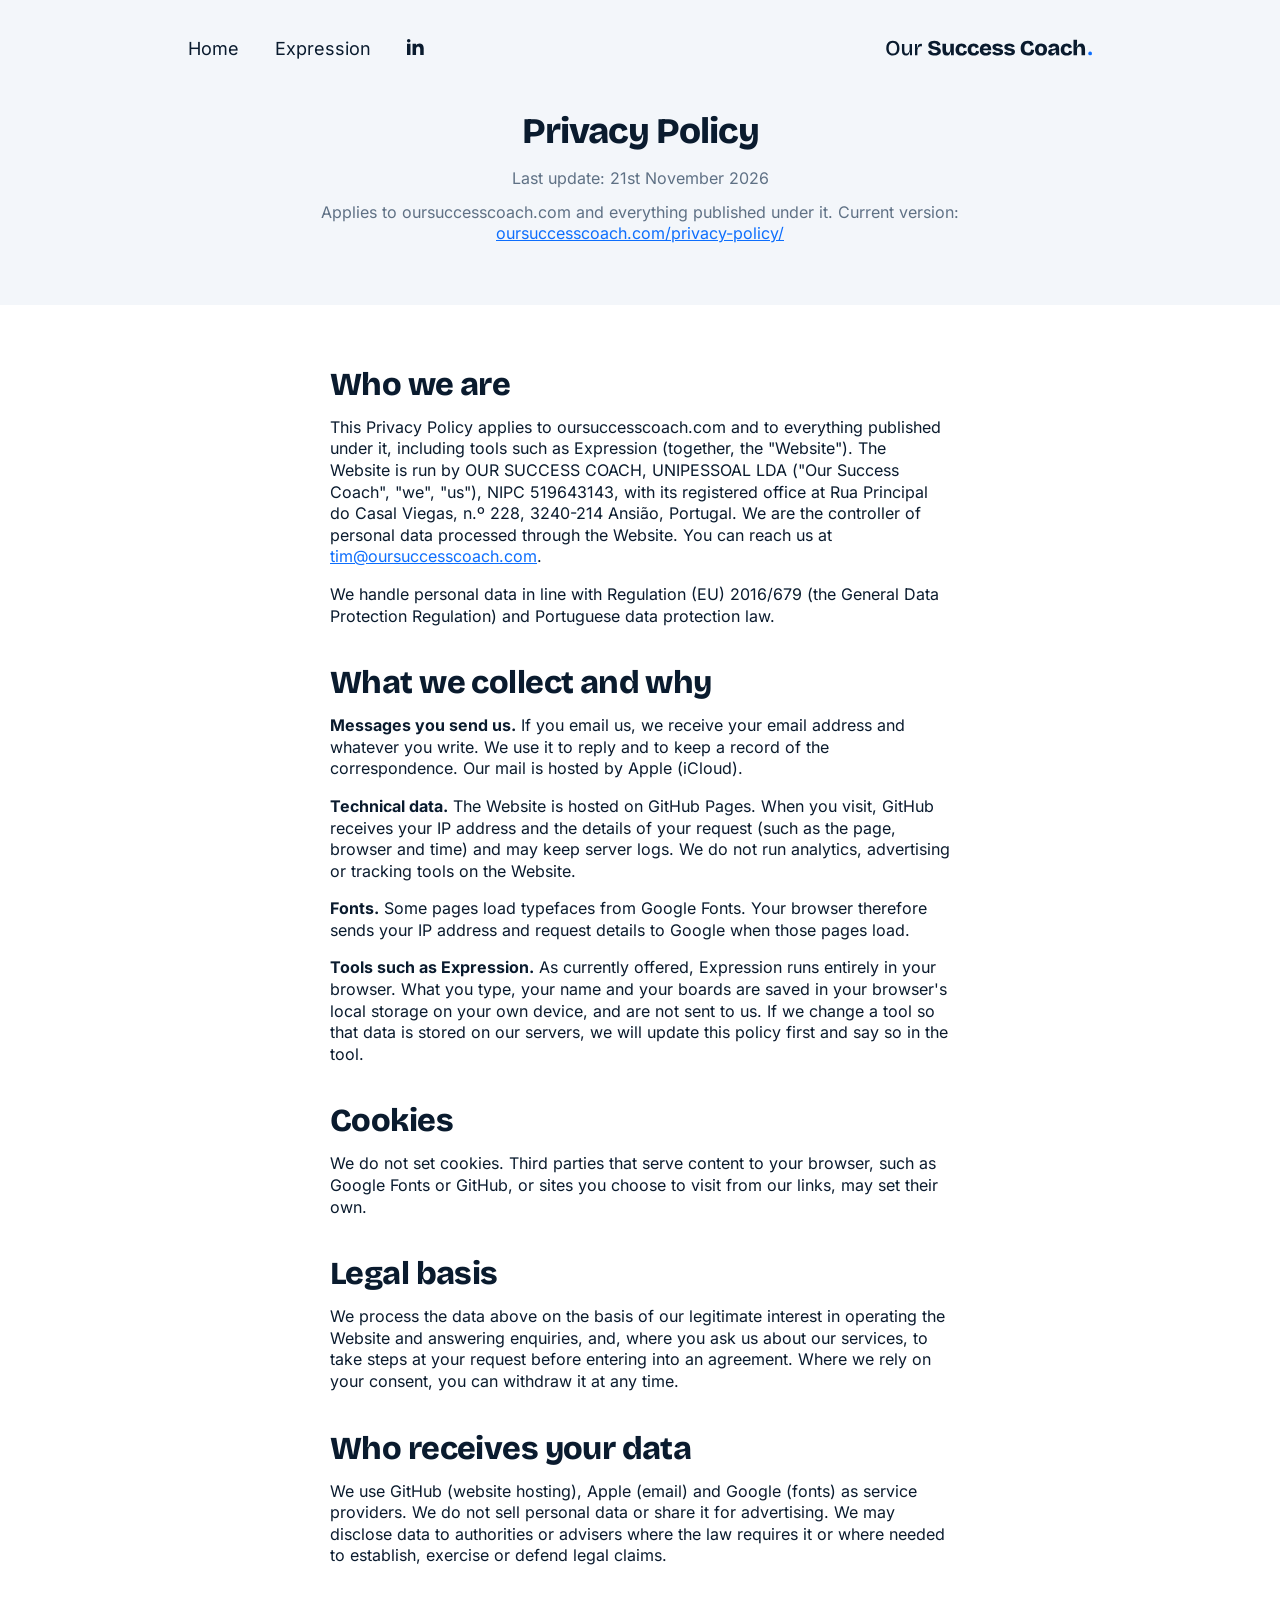
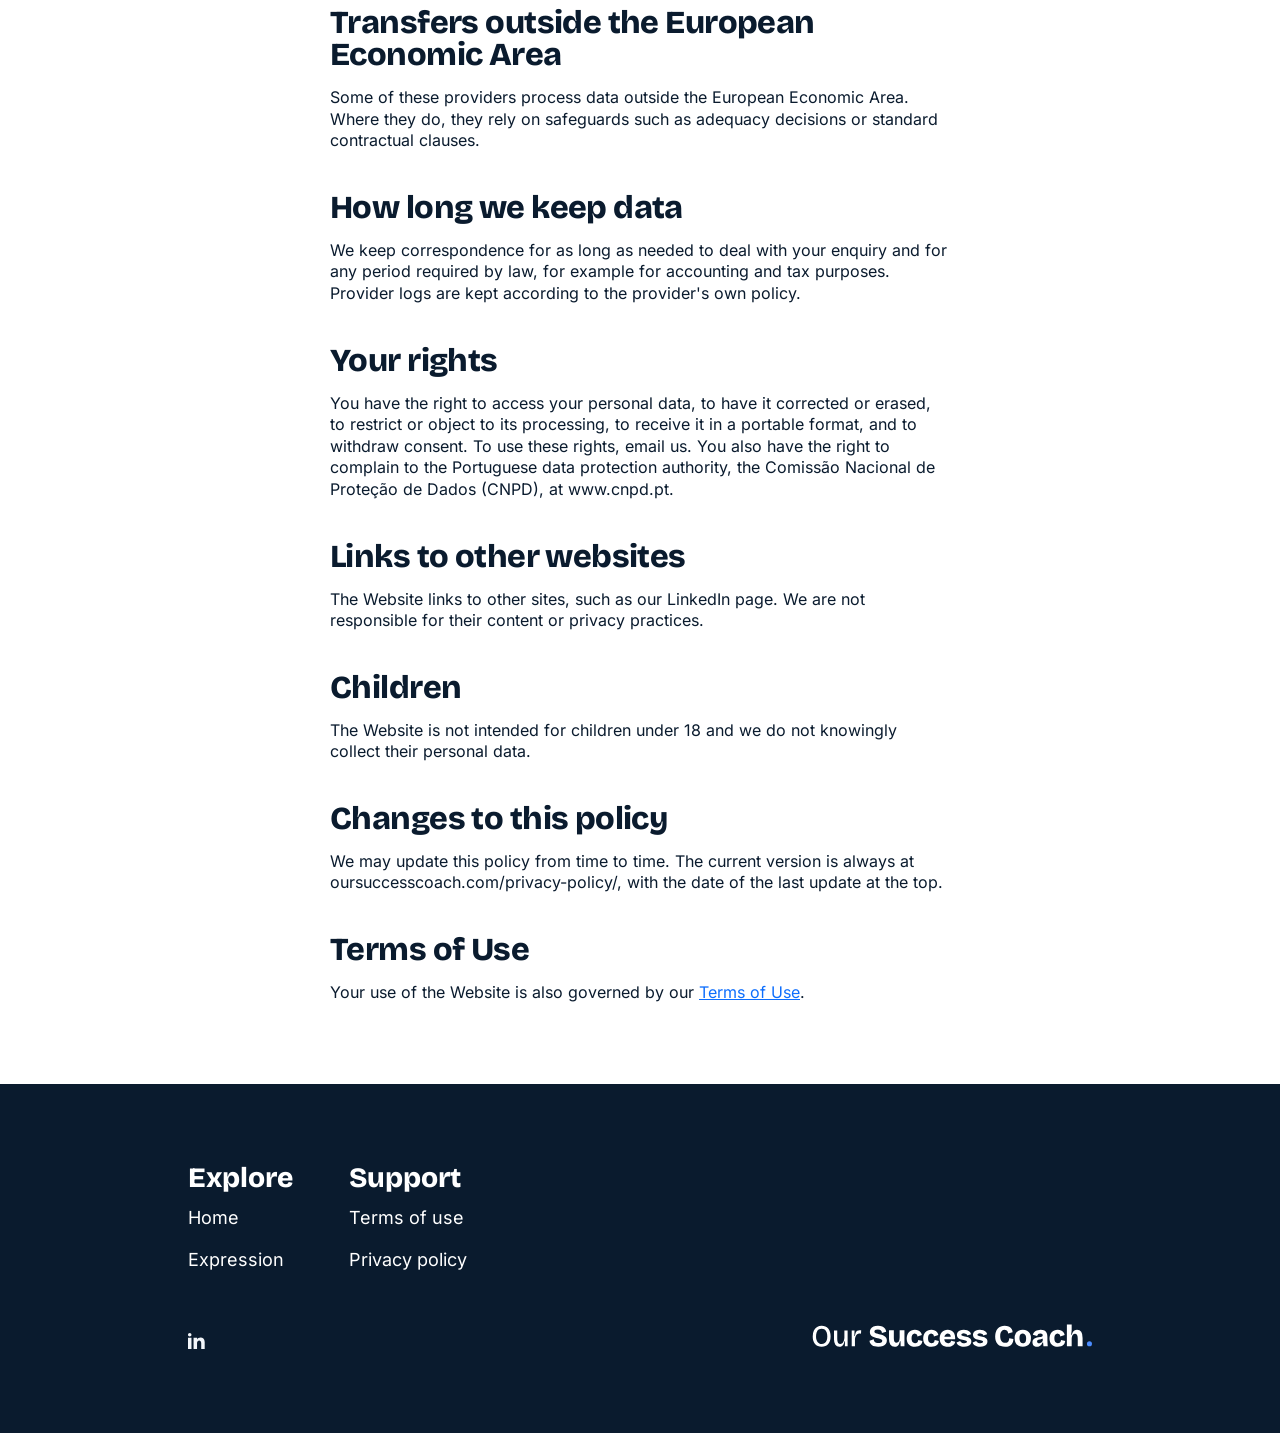
==== privacy-policy/index.html @ 64753438 "Site update 2026-11-21 23:10" ====
<!DOCTYPE html>
<html lang="en">
<head>
<meta charset="utf-8">
<meta name="viewport" content="width=device-width, initial-scale=1">
<title>Our Success Coach | Privacy Policy</title>
<meta name="description" content="Privacy Policy for oursuccesscoach.com">
<link rel="icon" type="image/svg+xml" href="/policy-assets/favicon/favicon.svg">
<link rel="icon" type="image/png" sizes="32x32" href="/policy-assets/favicon/favicon-32.png">
<link rel="icon" type="image/png" sizes="192x192" href="/policy-assets/favicon/favicon-192.png">
<link rel="stylesheet" href="/policy-assets/css/tokens.css">
<link rel="stylesheet" href="/policy-assets/css/site.css">
</head>
<body>
<div class="page narrow legal">
<header class="header" id="site-header"><nav class="wrap topnav">
<a aria-label="Our Success Coach home" class="brand" href="/"><img src="/policy-assets/images/our-success-coach-wordmark.svg" alt="Our Success Coach" width="196" height="21"></a>
<button type="button" aria-label="Open menu" aria-expanded="false" class="menu-toggle" id="menu-toggle"><svg class="ico" fill="none" viewBox="0 0 28 19" xmlns="http://www.w3.org/2000/svg" aria-hidden="true"><line x1="28" y1="9.5" x2="-1.31134e-07" y2="9.5" stroke="currentColor" stroke-width="3"></line><line x1="28" y1="1.5" x2="-1.31134e-07" y2="1.5" stroke="currentColor" stroke-width="3"></line><line x1="28" y1="17.5" x2="-1.31134e-07" y2="17.5" stroke="currentColor" stroke-width="3"></line></svg></button>
<div class="menu" id="site-menu"><div class="menu-item"><a href="/">Home</a></div><div class="menu-item"><a href="/tools/Expression/">Expression</a></div><div class="social"><a aria-label="Our Success Coach on LinkedIn" href="https://www.linkedin.com/company/our-success-coach/" target="_blank" rel="noopener noreferrer"><svg class="ico" fill="none" viewBox="0 0 15 14" xmlns="http://www.w3.org/2000/svg" aria-hidden="true"><path d="M3.04348 1.52174C3.04348 2.37391 2.37391 3.04348 1.52174 3.04348C0.669565 3.04348 0 2.37391 0 1.52174C0 0.669565 0.669565 0 1.52174 0C2.37391 0 3.04348 0.669565 3.04348 1.52174ZM3.04348 4.26087H0V14H3.04348V4.26087ZM7.91304 4.26087H4.86957V14H7.91304V8.88696C7.91304 6.02609 11.5652 5.78261 11.5652 8.88696V14H14.6087V7.85217C14.6087 3.04348 9.19131 3.22609 7.91304 5.6V4.26087Z" fill="currentColor"></path></svg></a></div><div class="menu-small"><a href="/privacy-policy/">Privacy Policy</a><a href="/terms-of-use/">Terms of Use</a></div></div>
</nav></header>
<div class="hero"><section class="section"><h1 class="page-title">Privacy Policy</h1><p class="lead meta">Last update: <span>21st November 2026</span></p><p class="lead meta">Applies to oursuccesscoach.com and everything published under it. Current version: <a class="link link-primary" href="/privacy-policy/">oursuccesscoach.com/privacy-policy/</a></p></section></div>
<div class="main"><section class="section"><h2>Who we are</h2>
<p>This Privacy Policy applies to oursuccesscoach.com and to everything published under it, including tools such as Expression (together, the &quot;Website&quot;). The Website is run by OUR SUCCESS COACH, UNIPESSOAL LDA (&quot;Our Success Coach&quot;, &quot;we&quot;, &quot;us&quot;), NIPC 519643143, with its registered office at Rua Principal do Casal Viegas, n.º 228, 3240-214 Ansião, Portugal. We are the controller of personal data processed through the Website. You can reach us at <a class="link link-primary" href="mailto:tim@oursuccesscoach.com">tim@oursuccesscoach.com</a>.</p>
<p>We handle personal data in line with Regulation (EU) 2016/679 (the General Data Protection Regulation) and Portuguese data protection law.</p>
<h2>What we collect and why</h2>
<p><strong>Messages you send us.</strong> If you email us, we receive your email address and whatever you write. We use it to reply and to keep a record of the correspondence. Our mail is hosted by Apple (iCloud).</p>
<p><strong>Technical data.</strong> The Website is hosted on GitHub Pages. When you visit, GitHub receives your IP address and the details of your request (such as the page, browser and time) and may keep server logs. We do not run analytics, advertising or tracking tools on the Website.</p>
<p><strong>Fonts.</strong> Some pages load typefaces from Google Fonts. Your browser therefore sends your IP address and request details to Google when those pages load.</p>
<p><strong>Tools such as Expression.</strong> As currently offered, Expression runs entirely in your browser. What you type, your name and your boards are saved in your browser&#x27;s local storage on your own device, and are not sent to us. If we change a tool so that data is stored on our servers, we will update this policy first and say so in the tool.</p>
<h2>Cookies</h2>
<p>We do not set cookies. Third parties that serve content to your browser, such as Google Fonts or GitHub, or sites you choose to visit from our links, may set their own.</p>
<h2>Legal basis</h2>
<p>We process the data above on the basis of our legitimate interest in operating the Website and answering enquiries, and, where you ask us about our services, to take steps at your request before entering into an agreement. Where we rely on your consent, you can withdraw it at any time.</p>
<h2>Who receives your data</h2>
<p>We use GitHub (website hosting), Apple (email) and Google (fonts) as service providers. We do not sell personal data or share it for advertising. We may disclose data to authorities or advisers where the law requires it or where needed to establish, exercise or defend legal claims.</p>
<h2>Transfers outside the European Economic Area</h2>
<p>Some of these providers process data outside the European Economic Area. Where they do, they rely on safeguards such as adequacy decisions or standard contractual clauses.</p>
<h2>How long we keep data</h2>
<p>We keep correspondence for as long as needed to deal with your enquiry and for any period required by law, for example for accounting and tax purposes. Provider logs are kept according to the provider&#x27;s own policy.</p>
<h2>Your rights</h2>
<p>You have the right to access your personal data, to have it corrected or erased, to restrict or object to its processing, to receive it in a portable format, and to withdraw consent. To use these rights, email us. You also have the right to complain to the Portuguese data protection authority, the Comissão Nacional de Proteção de Dados (CNPD), at www.cnpd.pt.</p>
<h2>Links to other websites</h2>
<p>The Website links to other sites, such as our LinkedIn page. We are not responsible for their content or privacy practices.</p>
<h2>Children</h2>
<p>The Website is not intended for children under 18 and we do not knowingly collect their personal data.</p>
<h2>Changes to this policy</h2>
<p>We may update this policy from time to time. The current version is always at oursuccesscoach.com/privacy-policy/, with the date of the last update at the top.</p>
<h2>Terms of Use</h2>
<p>Your use of the Website is also governed by our <a class="link link-primary" href="/terms-of-use/">Terms of Use</a>.</p>
</section></div>

<footer class="footer"><nav class="wrap footnav" aria-label="Explore">
<div class="cols"><div class="col"><h3>Explore</h3><a href="/">Home</a><a href="/tools/Expression/">Expression</a></div><div class="col"><h3>Support</h3><a href="/terms-of-use/">Terms of use</a><a href="/privacy-policy/">Privacy policy</a></div></div>
<div class="social"><a aria-label="Our Success Coach on LinkedIn" href="https://www.linkedin.com/company/our-success-coach/" target="_blank" rel="noopener noreferrer"><svg class="ico" fill="none" viewBox="0 0 15 14" xmlns="http://www.w3.org/2000/svg" aria-hidden="true"><path d="M3.04348 1.52174C3.04348 2.37391 2.37391 3.04348 1.52174 3.04348C0.669565 3.04348 0 2.37391 0 1.52174C0 0.669565 0.669565 0 1.52174 0C2.37391 0 3.04348 0.669565 3.04348 1.52174ZM3.04348 4.26087H0V14H3.04348V4.26087ZM7.91304 4.26087H4.86957V14H7.91304V8.88696C7.91304 6.02609 11.5652 5.78261 11.5652 8.88696V14H14.6087V7.85217C14.6087 3.04348 9.19131 3.22609 7.91304 5.6V4.26087Z" fill="currentColor"></path></svg></a></div>
<a aria-label="Our Success Coach home" class="home" href="/"><img src="/policy-assets/images/our-success-coach-wordmark-white.svg" alt="Our Success Coach" width="196" height="21"></a>
</nav></footer>
</div>
<script src="/policy-assets/js/site.js" defer></script>
</body>
</html>
---- policy-assets/css/tokens.css ----
@font-face{font-family:'Inter Variable';font-style:normal;font-weight:100 900;font-display:swap;src:url('/policy-assets/fonts/inter-latin-wght-normal.woff2') format('woff2-variations')}
@font-face{font-family:'Bricolage Grotesque';font-style:normal;font-weight:800;font-display:swap;src:url('/policy-assets/fonts/bricolage-grotesque-latin-wght-normal.woff2') format('woff2-variations')}
:root{
  --background:#ffffff;
  --background-secondary:#F3F6FA;
  --background-tertiary:#f4f4f4;
  --background-dark:#0A1B2E;
  --text:#0A1B2E;
  --text-light:#F3F6FA;
  --text-secondary:#5F7185;
  --text-secondary-light:#A9B8C9;
  --text-tertiary:#3A4A5C;
  --primary:#0D6EFD;
  --primary-hover:#0B5ED7;
  --secondary:#0A1B2E;
  --alert:#e85454;
  --alert-hover:#ff5c5c;
  --warning:#B45309;
  --selection:#BBD6FE;
  --input-background:#EAF0F6;
  --input-placeholder:#5F7185;
  --input-divider:#D5DEE8;
  --divider:#0000000a;
  --table-border:#d9d9d9;
  --dashboard-card:#F8FAFC;
  --stroke:#E6ECF3;
  --card-button:#E3E9F0;
  --card-button-hover:#C3CDD9;
  --empty-card:#F3F6FA;
  --card-1:#CFE2FF;--card-2:#D6F0F5;--card-3:#E2E8F0;--card-4:#DDE7FF;--card-5:#C7D7EA;--card-6:#E8EEF8;--card-7:#BBD6FE;
  --shadow:#00000029;
  --dim:#00000014;
  --font-body:'Inter Variable',Inter,Arial,sans-serif;
  --font-display:'Bricolage Grotesque','Inter Variable',Arial,sans-serif;
  --radius-small:.25em;
  --radius-rounded:.625em;
}
*,*::before,*::after{-webkit-tap-highlight-color:transparent}
html{line-height:1.15;scroll-behavior:smooth;-webkit-text-size-adjust:100%}
body{margin:0;overflow-x:hidden}
svg.icon{height:1em}
.sr-only{position:absolute;width:1px;height:1px;overflow:hidden;clip:rect(0 0 0 0);white-space:nowrap}
---- policy-assets/css/site.css ----
/* Marketing layout: privacy policy, terms of use, FAQ, contact us */
body{height:100vh;min-height:100vh;margin:0;padding:0}
.page{color:var(--text);min-height:100vh;display:flex;flex-direction:column;font-family:var(--font-body)}
.wrap{margin:0 1.25rem}
@media (min-width:768px){.wrap{width:612px;margin:0 auto}}
@media (min-width:1024px){.wrap{width:904px}}
@media (min-width:1366px){.wrap{width:1166px}}
@media (min-width:1920px){.wrap{width:1172px}}
.section{width:300px;margin:0 auto}
@media (min-width:768px){.section{width:480px}}
@media (min-width:1024px){.section{width:904px}}
@media (min-width:1366px){.section{width:1050px}}
@media (min-width:1920px){.section{width:1172px}}
@media (min-width:768px){.page.narrow .hero .section{width:538px}.page.narrow .main .section{width:460px}}
@media (min-width:1024px){.page.narrow .hero .section{width:720px}.page.narrow .main .section{width:620px}}
@media (min-width:1366px){.page.narrow .hero .section{width:820px}.page.narrow .main .section{width:684px}}
svg.ico{height:1em;vertical-align:middle}

/* header */
.header{padding-top:1rem;padding-bottom:1rem;background-color:var(--background-secondary)}
@media (min-width:1600px){.header{padding-top:2rem;padding-bottom:2rem}}
@media (min-width:1920px){.header{padding-top:2.4rem;padding-bottom:2.4rem}}
.topnav{display:grid;grid-template-columns:1fr auto;grid-template-rows:3rem auto;grid-template-areas:'toggle logo';align-items:center}
@media (min-width:768px){.topnav{justify-content:space-between;grid-template-areas:'menu logo';grid-template-rows:3.5rem}}
@media (min-width:1280px){.topnav{grid-template-rows:4.125rem}}
.topnav .brand{grid-area:logo;font-size:1.25em;margin:0 .5rem 0 0;padding:.75em 0;display:inline-flex;align-items:center;justify-self:start;color:var(--text)}
.topnav .brand:hover,.topnav .brand:focus{color:var(--text-secondary);outline:none}
.topnav .brand img{height:1.4rem;width:auto;display:block}
@media (min-width:768px){.topnav .brand{font-size:1.5em;margin:0 0 0 1.25em;justify-content:flex-end;justify-self:end}}
.menu-toggle{grid-area:toggle;font-size:1.25em;padding:0;width:1.5em;text-align:center;background:transparent;border:1px solid transparent;color:var(--text);cursor:pointer;line-height:1;border-radius:var(--radius-rounded)}
.menu-toggle:hover,.menu-toggle:focus{color:var(--text-secondary);outline:none}
.menu-toggle svg{display:inline-block}
@media (min-width:768px){.menu-toggle{display:none}}
.menu{display:none}
@media (min-width:768px){.menu{grid-area:menu;display:flex;flex-direction:row;align-items:center}}
.menu-item{margin:0 0 2.375rem}
.menu-item:first-child{margin-top:1.375rem}
.menu-item a{font-family:var(--font-body);font-size:1.125rem;line-height:1.35;color:var(--text);outline:none;text-decoration:none}
.menu-item a:hover{text-decoration:underline}
.menu-item a.active{color:var(--primary)}
@media (max-width:767px){.menu-item a{font-family:var(--font-display);font-size:2rem;line-height:1;letter-spacing:-.018em}}
@media (min-width:768px){.menu-item{display:inline-block;margin:0 0 0 1.25rem}.menu-item:first-child{margin:0}.menu-item a{font-size:1rem}}
@media (min-width:1024px){.menu-item{margin:0 0 0 2.25rem}.menu-item a{font-size:1.125rem}}
@media (min-width:1920px){.menu-item a{font-size:1.25rem}}
.social a{display:inline-block;height:max-content;outline:none;color:var(--text)}
.social a:hover,.social a:focus{color:var(--text-secondary)}
.social a svg{vertical-align:baseline}
.menu .social{display:none;grid-template-columns:repeat(3,max-content);grid-auto-flow:column}
@media (max-width:767px){.menu .social{display:grid;order:7;margin-left:1.5rem;gap:1.5rem;padding-top:2rem;border-top:1px solid var(--text-secondary-light)}}
@media (min-width:1024px){.menu .social{display:grid;margin-left:2.25rem;gap:1rem}}
.login-wrap{margin:0 0 2.375rem}
@media (min-width:768px){.login-wrap{flex-grow:1;display:flex;align-content:center;justify-content:flex-end;margin:0}}
.login-btn{font-family:var(--font-body);font-size:1.125rem;line-height:1.35;color:var(--text);padding:.3em 1.2em;border-radius:.4em;border:1px solid var(--text-secondary);text-decoration:none}
.login-btn:hover,.login-btn:focus{border-color:var(--text-secondary);color:var(--text-secondary);outline:none}
@media (max-width:767px){.login-btn{font-family:var(--font-display);font-size:2rem;line-height:1;letter-spacing:-.018em;border:0;padding:0}}
@media (min-width:768px){.login-btn{font-size:1rem}}
@media (min-width:1024px){.login-btn{font-size:1.125rem}}
@media (min-width:1920px){.login-btn{font-size:1.25rem}}
.menu-small{order:8;display:flex;flex-direction:column;padding:.5rem 0 0 1.5rem;flex-grow:1}
@media (min-width:768px){.menu-small{display:none}}
.menu-small a{font-size:1rem;line-height:1.35;display:block;margin-top:1em;color:var(--text)}
.menu-small a:hover{color:var(--text-secondary)}
@media (max-width:767px){
  .header.open{position:fixed;inset:0;z-index:3000;overflow-y:auto;padding-bottom:2rem}
  .header.open .topnav{grid-template-rows:3rem auto}
  .header.open .menu{display:flex;flex-direction:column;grid-column:1/3;grid-row:2/3;padding:0 0 0 1.5rem}
  .header.open .menu .social{margin-left:0}
  .header.open .menu-small{padding-left:0}
}

/* hero */
.hero{background-color:var(--background-secondary);padding-top:0;padding-bottom:3em;text-align:center}
.hero span{white-space:nowrap}
@media (min-width:768px){.hero{padding-top:1em}}
.page-title{font-family:var(--font-display);font-weight:800;font-size:2rem;line-height:1;letter-spacing:-.018em;margin:0 0 .5em}
@media (min-width:1024px){.page-title{font-size:2.25rem;letter-spacing:-.027777778em}}
@media (min-width:1366px){.page-title{font-size:2.625rem;letter-spacing:-.047619048em}}
.lead{font-size:1.125rem;line-height:1.35;margin:0}
@media (min-width:768px){.lead{font-size:1rem}}
@media (min-width:1024px){.lead{font-size:1.125rem}}
@media (min-width:1920px){.lead{font-size:1.25rem}}
.lead.meta{font-size:1rem;padding-bottom:.75em;color:var(--text-secondary)}
@media (min-width:768px){.lead.meta{font-size:.875rem}}
@media (min-width:1024px){.lead.meta{font-size:1rem}}
@media (min-width:1920px){.lead.meta{font-size:1.125rem}}
.link{color:inherit;cursor:pointer;text-decoration:underline}
.link:hover{text-decoration:none}
.link:focus{text-decoration:underline;text-decoration-style:double;outline:none}
.link-primary{color:var(--primary)}
.link-primary:hover,.link-primary:focus{color:var(--primary-hover)}

/* main */
.main{flex-grow:1;padding-top:2.5em;padding-bottom:2.5em}
.main span{white-space:nowrap}
@media (min-width:768px){.main{padding-top:3.375em;padding-bottom:3.375em}}
@media (min-width:1024px){.main{padding-top:4em;padding-bottom:4em}}
@media (min-width:1366px){.main{padding-top:5.125em;padding-bottom:5.125em}}
@media (min-width:1920px){.main{padding-top:6.75em;padding-bottom:6.75em}}
.h3{font-family:var(--font-display);font-weight:800;font-size:2rem;line-height:1;letter-spacing:-.018em}
@media (min-width:1920px){.h3{font-size:2.25rem;letter-spacing:-.027777778em}}
.text{font-size:1rem;line-height:1.35}
@media (min-width:768px){.text{font-size:.875rem}}
@media (min-width:1024px){.text{font-size:1rem}}
@media (min-width:1920px){.text{font-size:1.125rem}}

/* legal documents */
.legal h2{font-family:var(--font-display);font-weight:800;font-size:2rem;line-height:1;letter-spacing:-.018em;margin:1.25em 0 .5em}
.legal h2:first-child{margin-top:0}
@media (min-width:1920px){.legal h2{font-size:2.25rem;letter-spacing:-.027777778em}}
.legal p,.legal li{font-size:1rem;line-height:1.35}
.legal ol,.legal ul{font-size:1.125rem;line-height:1.35}
@media (min-width:768px){.legal p,.legal li{font-size:.875rem}.legal ol,.legal ul{font-size:1rem}}
@media (min-width:1024px){.legal p,.legal li{font-size:1rem}.legal ol,.legal ul{font-size:1.125rem}}
@media (min-width:1920px){.legal p,.legal li{font-size:1.125rem}.legal ol,.legal ul{font-size:1.25rem}}

/* FAQ */
.faq h2{margin:.83em 0}
.faq-item p{margin:0}
.faq-q{border:none;margin:0;padding:1.25rem 1.25rem 1.25rem 1.75rem;position:relative;background:transparent;font-family:var(--font-display);font-weight:400;font-size:1.5rem;line-height:1;letter-spacing:normal;color:var(--ink,#0A1B2E);text-align:left;cursor:pointer}
@media (min-width:1024px){.faq-q{font-size:1.25rem}}
.faq-q::before{position:absolute;top:1.1rem;left:-.25rem;content:"";width:1.1rem;height:1.1rem;background:currentColor;-webkit-mask:url("data:image/svg+xml,%3Csvg xmlns='http://www.w3.org/2000/svg' viewBox='0 0 24 24' fill='none' stroke='black' stroke-width='2.5' stroke-linecap='round' stroke-linejoin='round'%3E%3Cpath d='M9 5l7 7-7 7'/%3E%3C/svg%3E") center/contain no-repeat;mask:url("data:image/svg+xml,%3Csvg xmlns='http://www.w3.org/2000/svg' viewBox='0 0 24 24' fill='none' stroke='black' stroke-width='2.5' stroke-linecap='round' stroke-linejoin='round'%3E%3Cpath d='M9 5l7 7-7 7'/%3E%3C/svg%3E") center/contain no-repeat;transform:rotate(90deg);transition:transform 300ms}
.faq-q:hover{text-decoration:underline}
.faq-a{transition:height 500ms,margin-bottom 500ms;overflow:hidden;margin-bottom:1.25rem;padding:0 1.625rem}
.faq-item.collapsed .faq-q::before{transform:rotate(0deg)}
.faq-item.collapsed .faq-a{margin-bottom:0}
.faq-body{font-size:1rem;line-height:1.35}
@media (min-width:768px){.faq-body{font-size:.875rem}}
@media (min-width:1024px){.faq-body{font-size:1rem}}
@media (min-width:1920px){.faq-body{font-size:1.125rem}}
.faq-body>*{margin:0;padding:0}
.faq-body>div>*:first-child{margin-top:0}
.faq-body>div>*:last-child{margin-bottom:0}
.faq-body a{color:var(--primary)}
.faq-body a:hover,.faq-body a:focus{color:var(--primary-hover)}

/* call to action */

/* footer */
.footer{color:var(--background);background-color:var(--text);padding-top:3.5em;padding-bottom:3.5em}
@media (min-width:1024px){.footer{padding-top:5em;padding-bottom:5em}}
@media (min-width:1366px){.footer{padding-top:7em;padding-bottom:6em}}
.footnav{display:grid;grid-template-columns:auto;grid-template-rows:repeat(3,auto);grid-template-areas:'menu' 'social' 'logo';justify-items:center}
@media (min-width:1024px){.footnav{grid-template-columns:1fr auto;grid-template-rows:auto auto;grid-template-areas:'menu menu' 'social logo';justify-items:start}}
.footnav .cols{grid-area:menu;display:flex;align-items:center;flex-direction:column}
@media (min-width:1024px){.footnav .cols{align-items:flex-start;flex-direction:row}}
.footnav .col{margin-bottom:2em}
@media (min-width:1024px){.footnav .col{margin-bottom:0;margin-right:3.5em}.footnav .col:last-child{margin-right:0}}
@media (min-width:1366px){.footnav .col{margin-right:5.5em}}
.footnav h3{font-family:var(--font-display);font-weight:800;font-size:2rem;line-height:1;letter-spacing:-.018em;text-align:center;margin:1.25em 0 .5em}
.footnav h3:first-child{margin-top:0}
@media (min-width:768px){.footnav h3{text-align:left}}
@media (min-width:1024px){.footnav h3{font-size:1.75rem;letter-spacing:normal}}
@media (min-width:1920px){.footnav h3{font-size:2rem;letter-spacing:-.018em}}
.footnav .col a{font-size:1.125rem;line-height:1.35;display:block;cursor:pointer;color:var(--background);outline:none;margin-bottom:.5em;text-align:center;text-decoration:none}
.footnav .col a:hover{text-decoration:underline}
@media (min-width:768px){.footnav .col a{font-size:1rem}}
@media (min-width:1024px){.footnav .col a{font-size:1.125rem;text-align:left;margin-bottom:1em}}
@media (min-width:1920px){.footnav .col a{font-size:1.25rem}}
.footnav .social{grid-area:social;display:grid;grid-auto-flow:column;gap:1.5rem;align-self:end;margin-top:1em}
@media (min-width:1024px){.footnav .social{gap:1rem;justify-self:start}}
.footnav .social a{color:var(--text-light)}
.footnav .social a:hover,.footnav .social a:focus{color:var(--text-secondary-light)}
.footnav .home{grid-area:logo;justify-self:center;margin-top:2em;color:var(--text-light);outline:none}
.footnav .home:hover,.footnav .home:focus{color:var(--text-secondary-light)}
.footnav .home img{height:1.4rem;width:auto;display:block}
@media (min-width:1024px){.footnav .home{justify-self:end}.footnav .home img{height:1.9rem}}
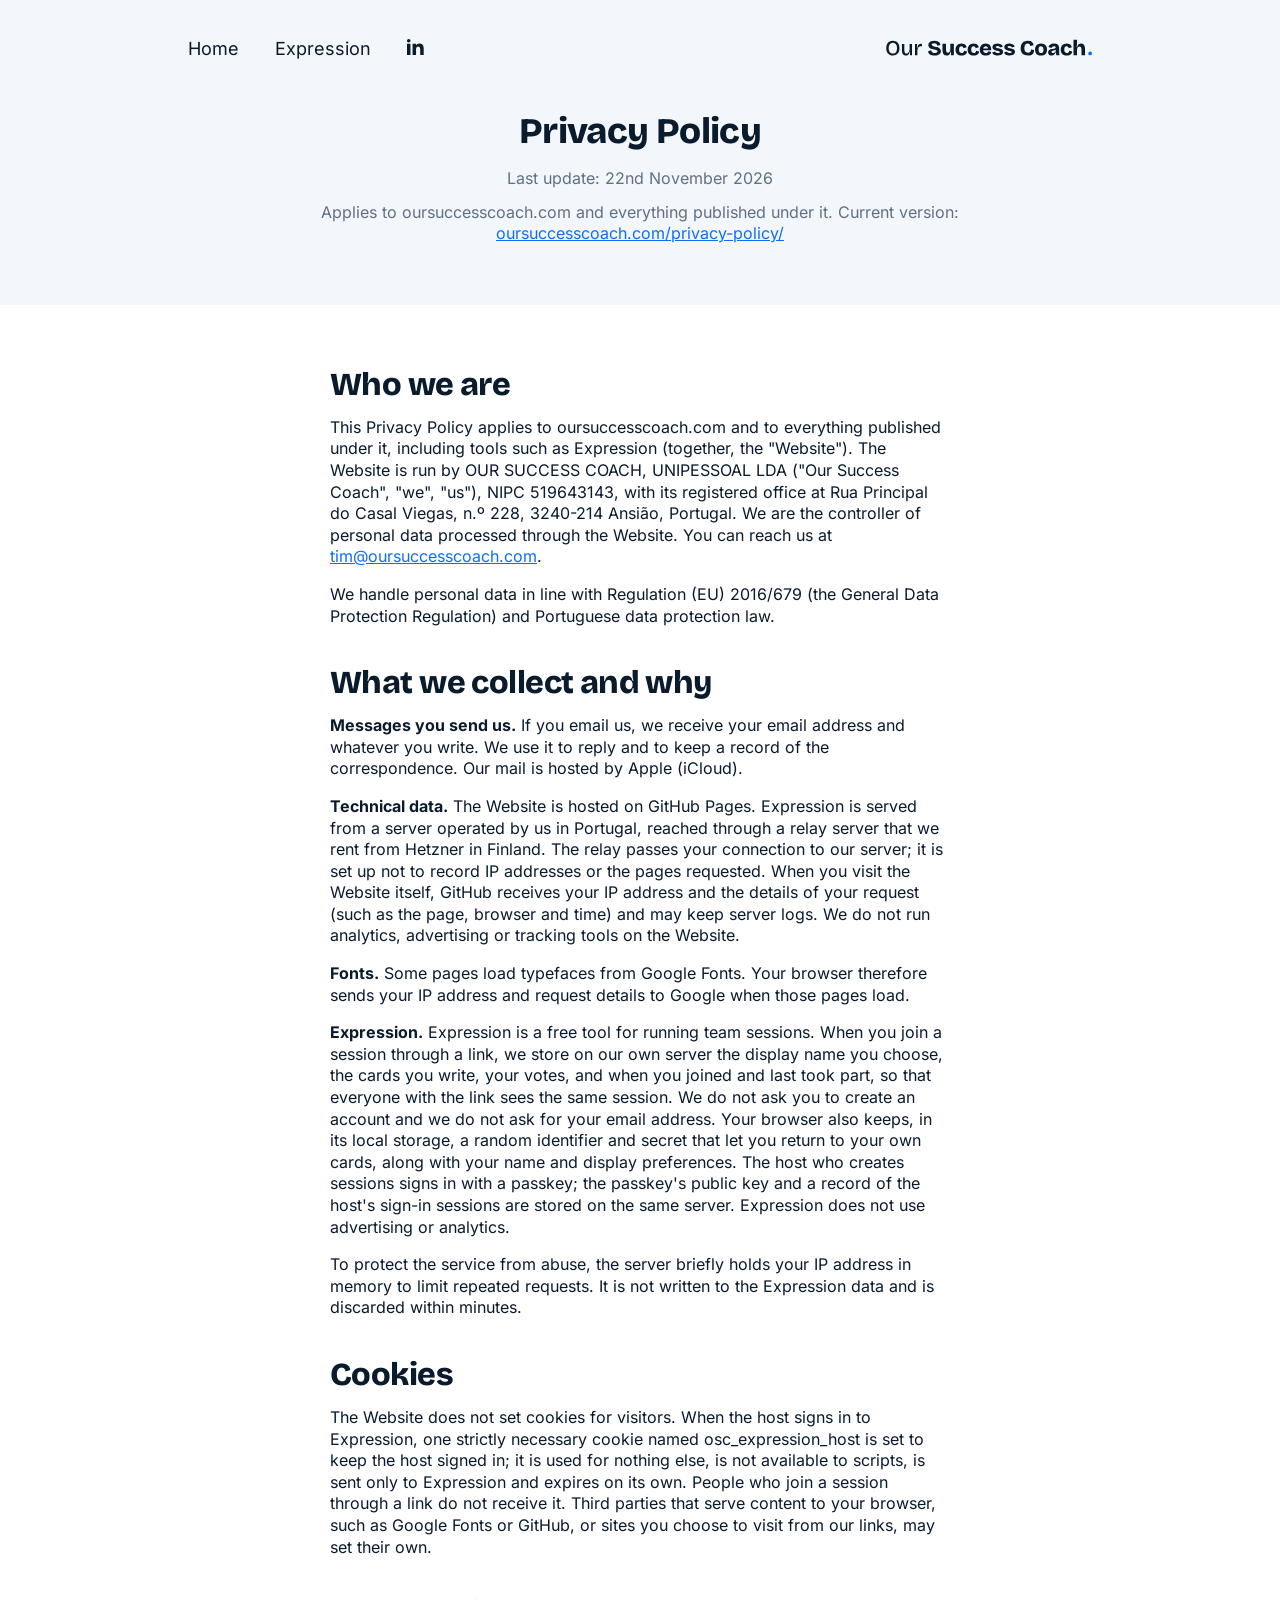
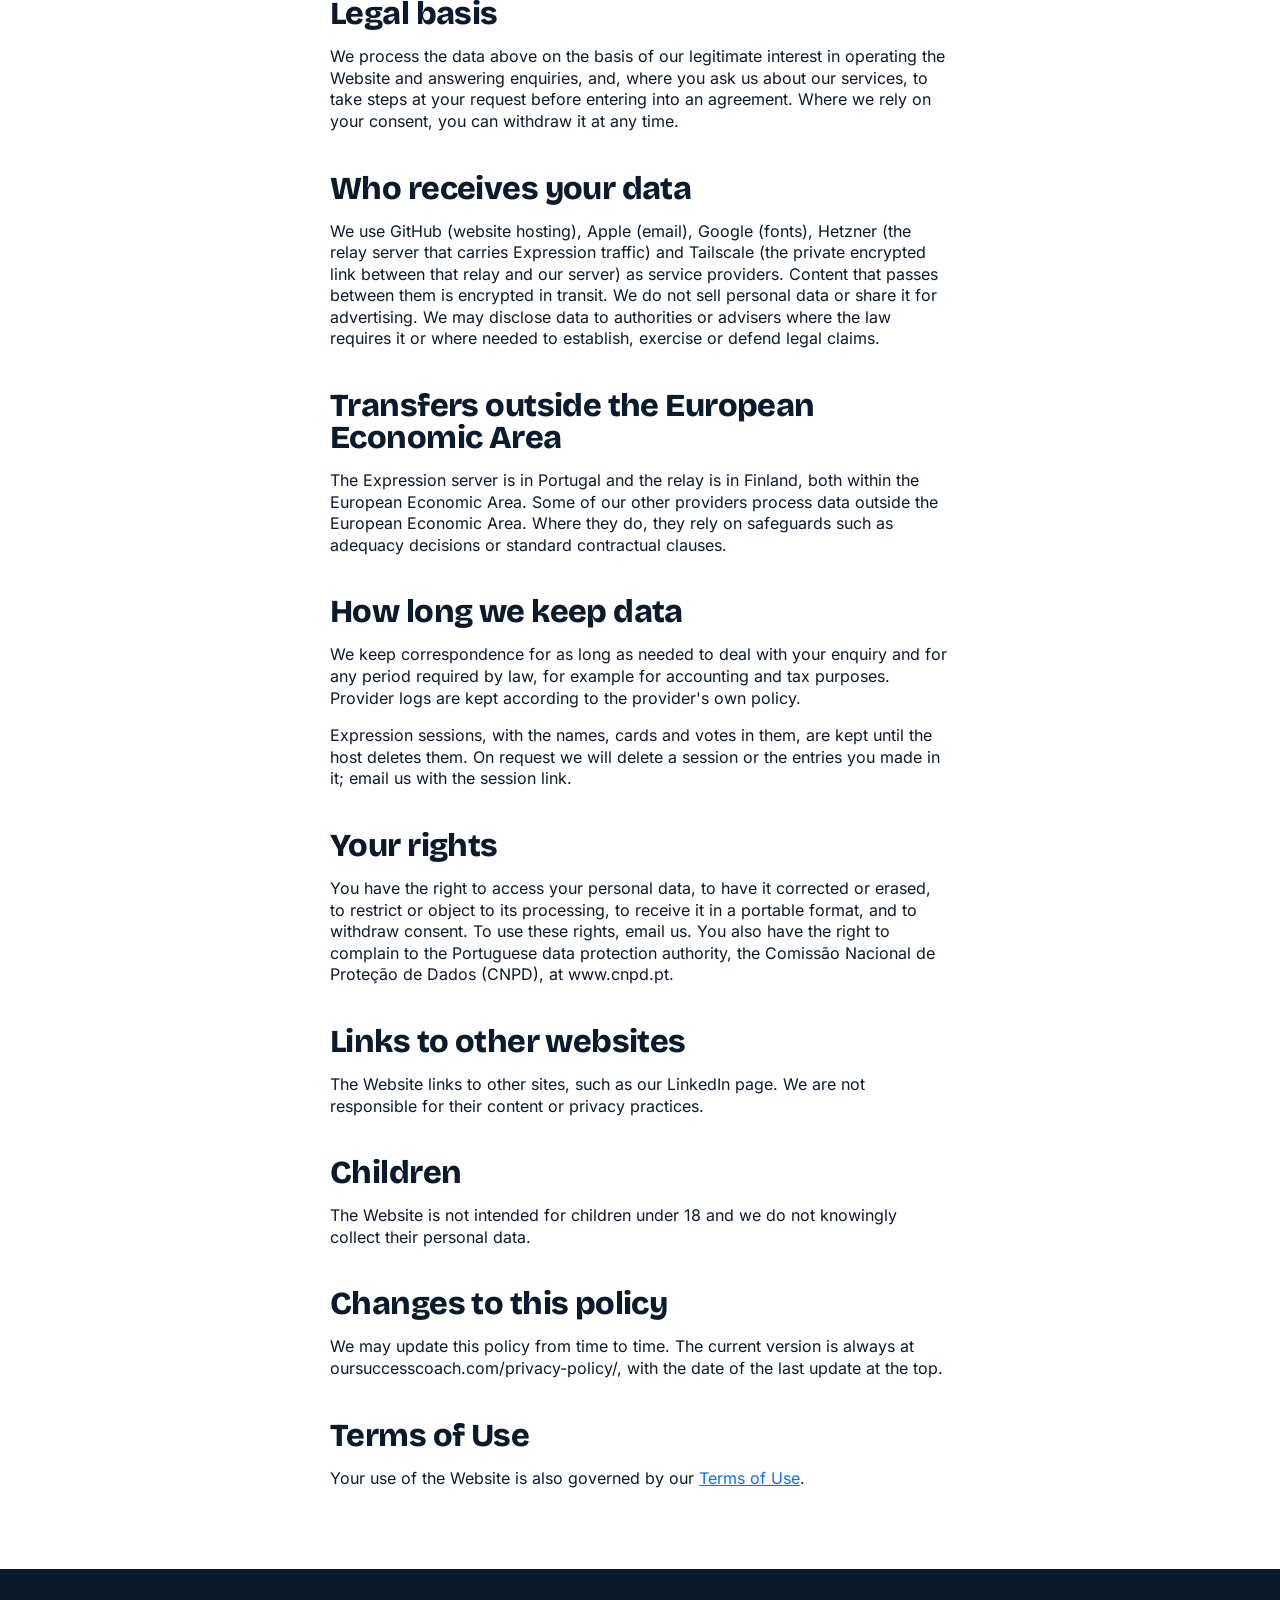
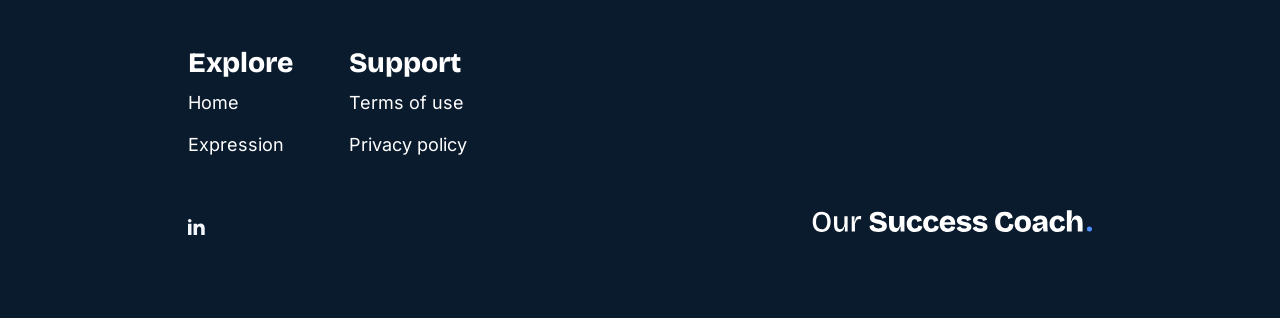
==== commit a71fddae: "Site update 2026-11-22 07:22" ====
--- a/privacy-policy/index.html
+++ b/privacy-policy/index.html
@@ -18,25 +18,27 @@
 <button type="button" aria-label="Open menu" aria-expanded="false" class="menu-toggle" id="menu-toggle"><svg class="ico" fill="none" viewBox="0 0 28 19" xmlns="http://www.w3.org/2000/svg" aria-hidden="true"><line x1="28" y1="9.5" x2="-1.31134e-07" y2="9.5" stroke="currentColor" stroke-width="3"></line><line x1="28" y1="1.5" x2="-1.31134e-07" y2="1.5" stroke="currentColor" stroke-width="3"></line><line x1="28" y1="17.5" x2="-1.31134e-07" y2="17.5" stroke="currentColor" stroke-width="3"></line></svg></button>
 <div class="menu" id="site-menu"><div class="menu-item"><a href="/">Home</a></div><div class="menu-item"><a href="/tools/Expression/">Expression</a></div><div class="social"><a aria-label="Our Success Coach on LinkedIn" href="https://www.linkedin.com/company/our-success-coach/" target="_blank" rel="noopener noreferrer"><svg class="ico" fill="none" viewBox="0 0 15 14" xmlns="http://www.w3.org/2000/svg" aria-hidden="true"><path d="M3.04348 1.52174C3.04348 2.37391 2.37391 3.04348 1.52174 3.04348C0.669565 3.04348 0 2.37391 0 1.52174C0 0.669565 0.669565 0 1.52174 0C2.37391 0 3.04348 0.669565 3.04348 1.52174ZM3.04348 4.26087H0V14H3.04348V4.26087ZM7.91304 4.26087H4.86957V14H7.91304V8.88696C7.91304 6.02609 11.5652 5.78261 11.5652 8.88696V14H14.6087V7.85217C14.6087 3.04348 9.19131 3.22609 7.91304 5.6V4.26087Z" fill="currentColor"></path></svg></a></div><div class="menu-small"><a href="/privacy-policy/">Privacy Policy</a><a href="/terms-of-use/">Terms of Use</a></div></div>
 </nav></header>
-<div class="hero"><section class="section"><h1 class="page-title">Privacy Policy</h1><p class="lead meta">Last update: <span>21st November 2026</span></p><p class="lead meta">Applies to oursuccesscoach.com and everything published under it. Current version: <a class="link link-primary" href="/privacy-policy/">oursuccesscoach.com/privacy-policy/</a></p></section></div>
+<div class="hero"><section class="section"><h1 class="page-title">Privacy Policy</h1><p class="lead meta">Last update: <span>22nd November 2026</span></p><p class="lead meta">Applies to oursuccesscoach.com and everything published under it. Current version: <a class="link link-primary" href="/privacy-policy/">oursuccesscoach.com/privacy-policy/</a></p></section></div>
 <div class="main"><section class="section"><h2>Who we are</h2>
 <p>This Privacy Policy applies to oursuccesscoach.com and to everything published under it, including tools such as Expression (together, the &quot;Website&quot;). The Website is run by OUR SUCCESS COACH, UNIPESSOAL LDA (&quot;Our Success Coach&quot;, &quot;we&quot;, &quot;us&quot;), NIPC 519643143, with its registered office at Rua Principal do Casal Viegas, n.º 228, 3240-214 Ansião, Portugal. We are the controller of personal data processed through the Website. You can reach us at <a class="link link-primary" href="mailto:tim@oursuccesscoach.com">tim@oursuccesscoach.com</a>.</p>
 <p>We handle personal data in line with Regulation (EU) 2016/679 (the General Data Protection Regulation) and Portuguese data protection law.</p>
 <h2>What we collect and why</h2>
 <p><strong>Messages you send us.</strong> If you email us, we receive your email address and whatever you write. We use it to reply and to keep a record of the correspondence. Our mail is hosted by Apple (iCloud).</p>
-<p><strong>Technical data.</strong> The Website is hosted on GitHub Pages. When you visit, GitHub receives your IP address and the details of your request (such as the page, browser and time) and may keep server logs. We do not run analytics, advertising or tracking tools on the Website.</p>
+<p><strong>Technical data.</strong> The Website is hosted on GitHub Pages. Expression is served from a server operated by us in Portugal, reached through a relay server that we rent from Hetzner in Finland. The relay passes your connection to our server; it is set up not to record IP addresses or the pages requested. When you visit the Website itself, GitHub receives your IP address and the details of your request (such as the page, browser and time) and may keep server logs. We do not run analytics, advertising or tracking tools on the Website.</p>
 <p><strong>Fonts.</strong> Some pages load typefaces from Google Fonts. Your browser therefore sends your IP address and request details to Google when those pages load.</p>
-<p><strong>Tools such as Expression.</strong> As currently offered, Expression runs entirely in your browser. What you type, your name and your boards are saved in your browser&#x27;s local storage on your own device, and are not sent to us. If we change a tool so that data is stored on our servers, we will update this policy first and say so in the tool.</p>
+<p><strong>Expression.</strong> Expression is a free tool for running team sessions. When you join a session through a link, we store on our own server the display name you choose, the cards you write, your votes, and when you joined and last took part, so that everyone with the link sees the same session. We do not ask you to create an account and we do not ask for your email address. Your browser also keeps, in its local storage, a random identifier and secret that let you return to your own cards, along with your name and display preferences. The host who creates sessions signs in with a passkey; the passkey&#x27;s public key and a record of the host&#x27;s sign-in sessions are stored on the same server. Expression does not use advertising or analytics.</p>
+<p>To protect the service from abuse, the server briefly holds your IP address in memory to limit repeated requests. It is not written to the Expression data and is discarded within minutes.</p>
 <h2>Cookies</h2>
-<p>We do not set cookies. Third parties that serve content to your browser, such as Google Fonts or GitHub, or sites you choose to visit from our links, may set their own.</p>
+<p>The Website does not set cookies for visitors. When the host signs in to Expression, one strictly necessary cookie named osc_expression_host is set to keep the host signed in; it is used for nothing else, is not available to scripts, is sent only to Expression and expires on its own. People who join a session through a link do not receive it. Third parties that serve content to your browser, such as Google Fonts or GitHub, or sites you choose to visit from our links, may set their own.</p>
 <h2>Legal basis</h2>
 <p>We process the data above on the basis of our legitimate interest in operating the Website and answering enquiries, and, where you ask us about our services, to take steps at your request before entering into an agreement. Where we rely on your consent, you can withdraw it at any time.</p>
 <h2>Who receives your data</h2>
-<p>We use GitHub (website hosting), Apple (email) and Google (fonts) as service providers. We do not sell personal data or share it for advertising. We may disclose data to authorities or advisers where the law requires it or where needed to establish, exercise or defend legal claims.</p>
+<p>We use GitHub (website hosting), Apple (email), Google (fonts), Hetzner (the relay server that carries Expression traffic) and Tailscale (the private encrypted link between that relay and our server) as service providers. Content that passes between them is encrypted in transit. We do not sell personal data or share it for advertising. We may disclose data to authorities or advisers where the law requires it or where needed to establish, exercise or defend legal claims.</p>
 <h2>Transfers outside the European Economic Area</h2>
-<p>Some of these providers process data outside the European Economic Area. Where they do, they rely on safeguards such as adequacy decisions or standard contractual clauses.</p>
+<p>The Expression server is in Portugal and the relay is in Finland, both within the European Economic Area. Some of our other providers process data outside the European Economic Area. Where they do, they rely on safeguards such as adequacy decisions or standard contractual clauses.</p>
 <h2>How long we keep data</h2>
 <p>We keep correspondence for as long as needed to deal with your enquiry and for any period required by law, for example for accounting and tax purposes. Provider logs are kept according to the provider&#x27;s own policy.</p>
+<p>Expression sessions, with the names, cards and votes in them, are kept until the host deletes them. On request we will delete a session or the entries you made in it; email us with the session link.</p>
 <h2>Your rights</h2>
 <p>You have the right to access your personal data, to have it corrected or erased, to restrict or object to its processing, to receive it in a portable format, and to withdraw consent. To use these rights, email us. You also have the right to complain to the Portuguese data protection authority, the Comissão Nacional de Proteção de Dados (CNPD), at www.cnpd.pt.</p>
 <h2>Links to other websites</h2>
--- a/policy-assets/css/site.css
+++ b/policy-assets/css/site.css
@@ -73,8 +73,8 @@
 .hero span{white-space:nowrap}
 @media (min-width:768px){.hero{padding-top:1em}}
 .page-title{font-family:var(--font-display);font-weight:800;font-size:2rem;line-height:1;letter-spacing:-.018em;margin:0 0 .5em}
-@media (min-width:1024px){.page-title{font-size:2.25rem;letter-spacing:-.027777778em}}
-@media (min-width:1366px){.page-title{font-size:2.625rem;letter-spacing:-.047619048em}}
+@media (min-width:1024px){.page-title{font-size:2.25rem;letter-spacing:-.018em}}
+@media (min-width:1366px){.page-title{font-size:2.625rem;letter-spacing:-.018em}}
 .lead{font-size:1.125rem;line-height:1.35;margin:0}
 @media (min-width:768px){.lead{font-size:1rem}}
 @media (min-width:1024px){.lead{font-size:1.125rem}}
@@ -97,7 +97,7 @@
 @media (min-width:1366px){.main{padding-top:5.125em;padding-bottom:5.125em}}
 @media (min-width:1920px){.main{padding-top:6.75em;padding-bottom:6.75em}}
 .h3{font-family:var(--font-display);font-weight:800;font-size:2rem;line-height:1;letter-spacing:-.018em}
-@media (min-width:1920px){.h3{font-size:2.25rem;letter-spacing:-.027777778em}}
+@media (min-width:1920px){.h3{font-size:2.25rem;letter-spacing:-.018em}}
 .text{font-size:1rem;line-height:1.35}
 @media (min-width:768px){.text{font-size:.875rem}}
 @media (min-width:1024px){.text{font-size:1rem}}
@@ -106,7 +106,7 @@
 /* legal documents */
 .legal h2{font-family:var(--font-display);font-weight:800;font-size:2rem;line-height:1;letter-spacing:-.018em;margin:1.25em 0 .5em}
 .legal h2:first-child{margin-top:0}
-@media (min-width:1920px){.legal h2{font-size:2.25rem;letter-spacing:-.027777778em}}
+@media (min-width:1920px){.legal h2{font-size:2.25rem;letter-spacing:-.018em}}
 .legal p,.legal li{font-size:1rem;line-height:1.35}
 .legal ol,.legal ul{font-size:1.125rem;line-height:1.35}
 @media (min-width:768px){.legal p,.legal li{font-size:.875rem}.legal ol,.legal ul{font-size:1rem}}
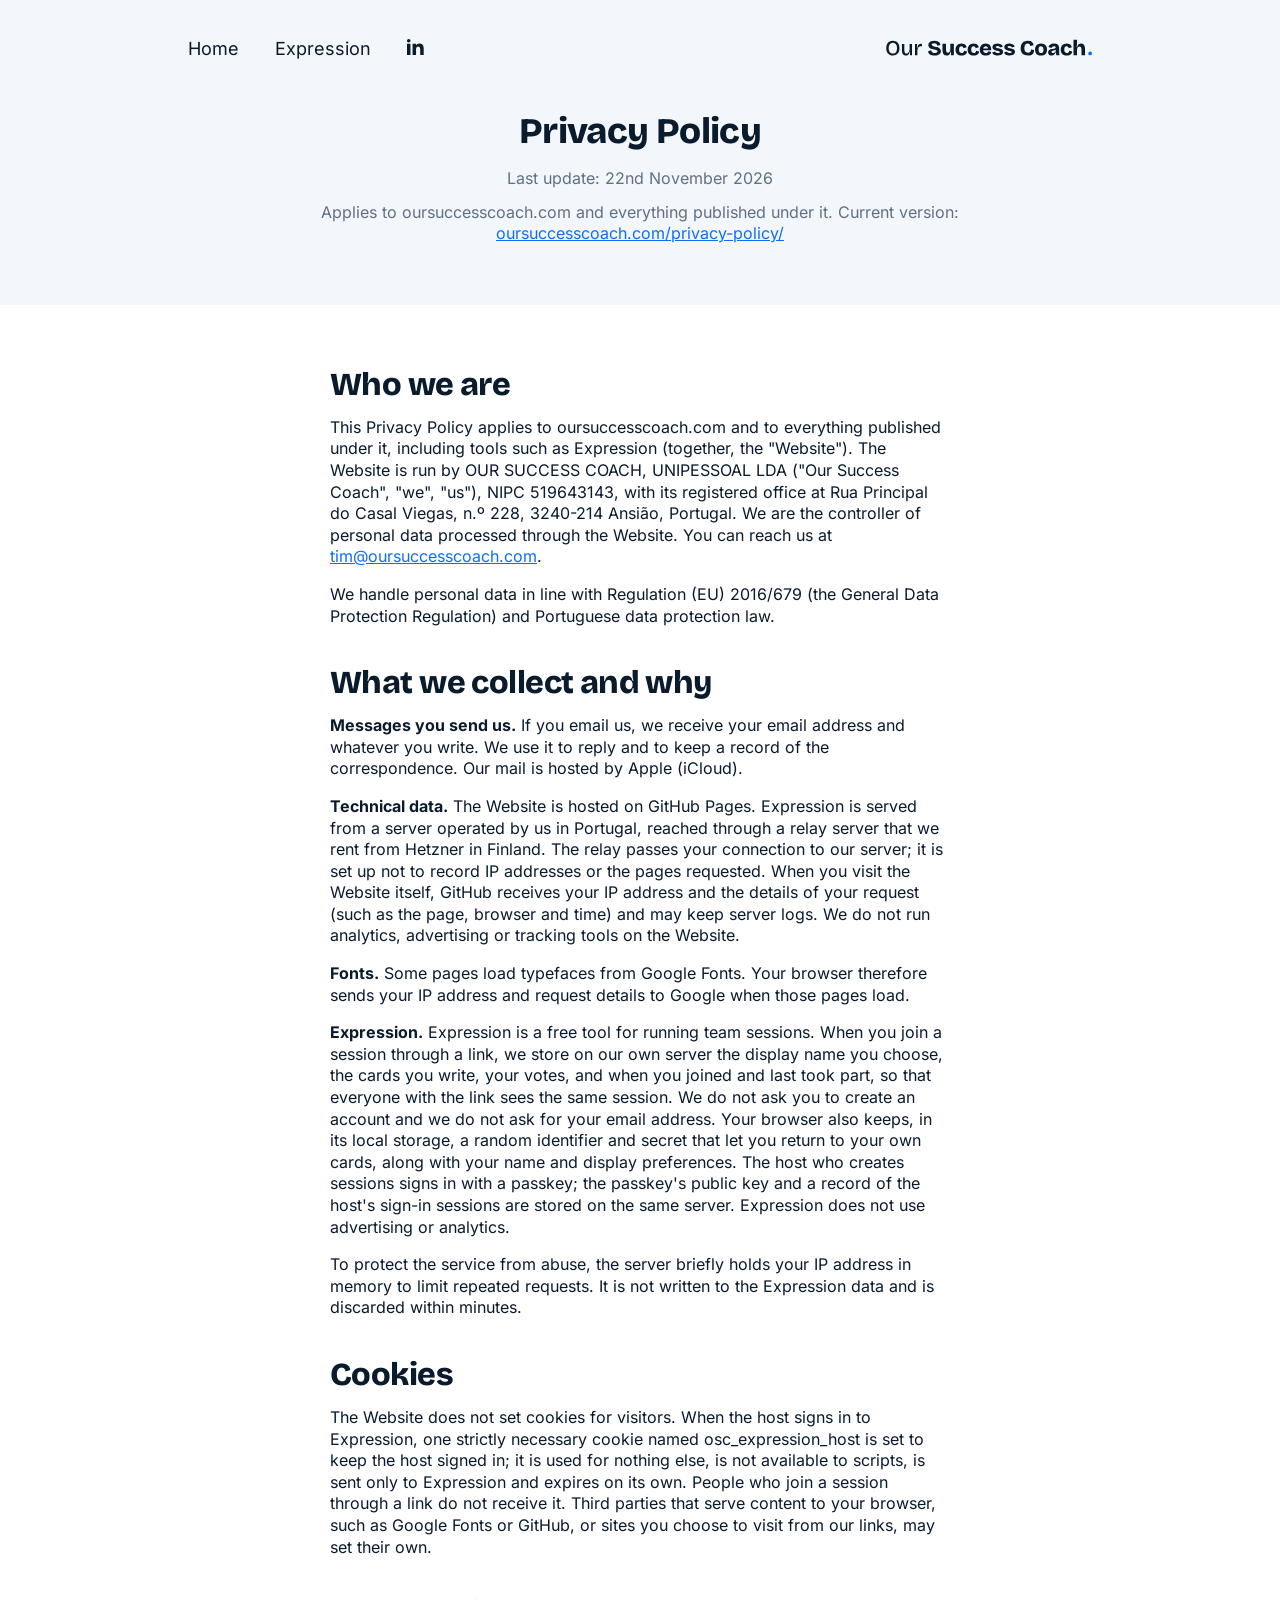
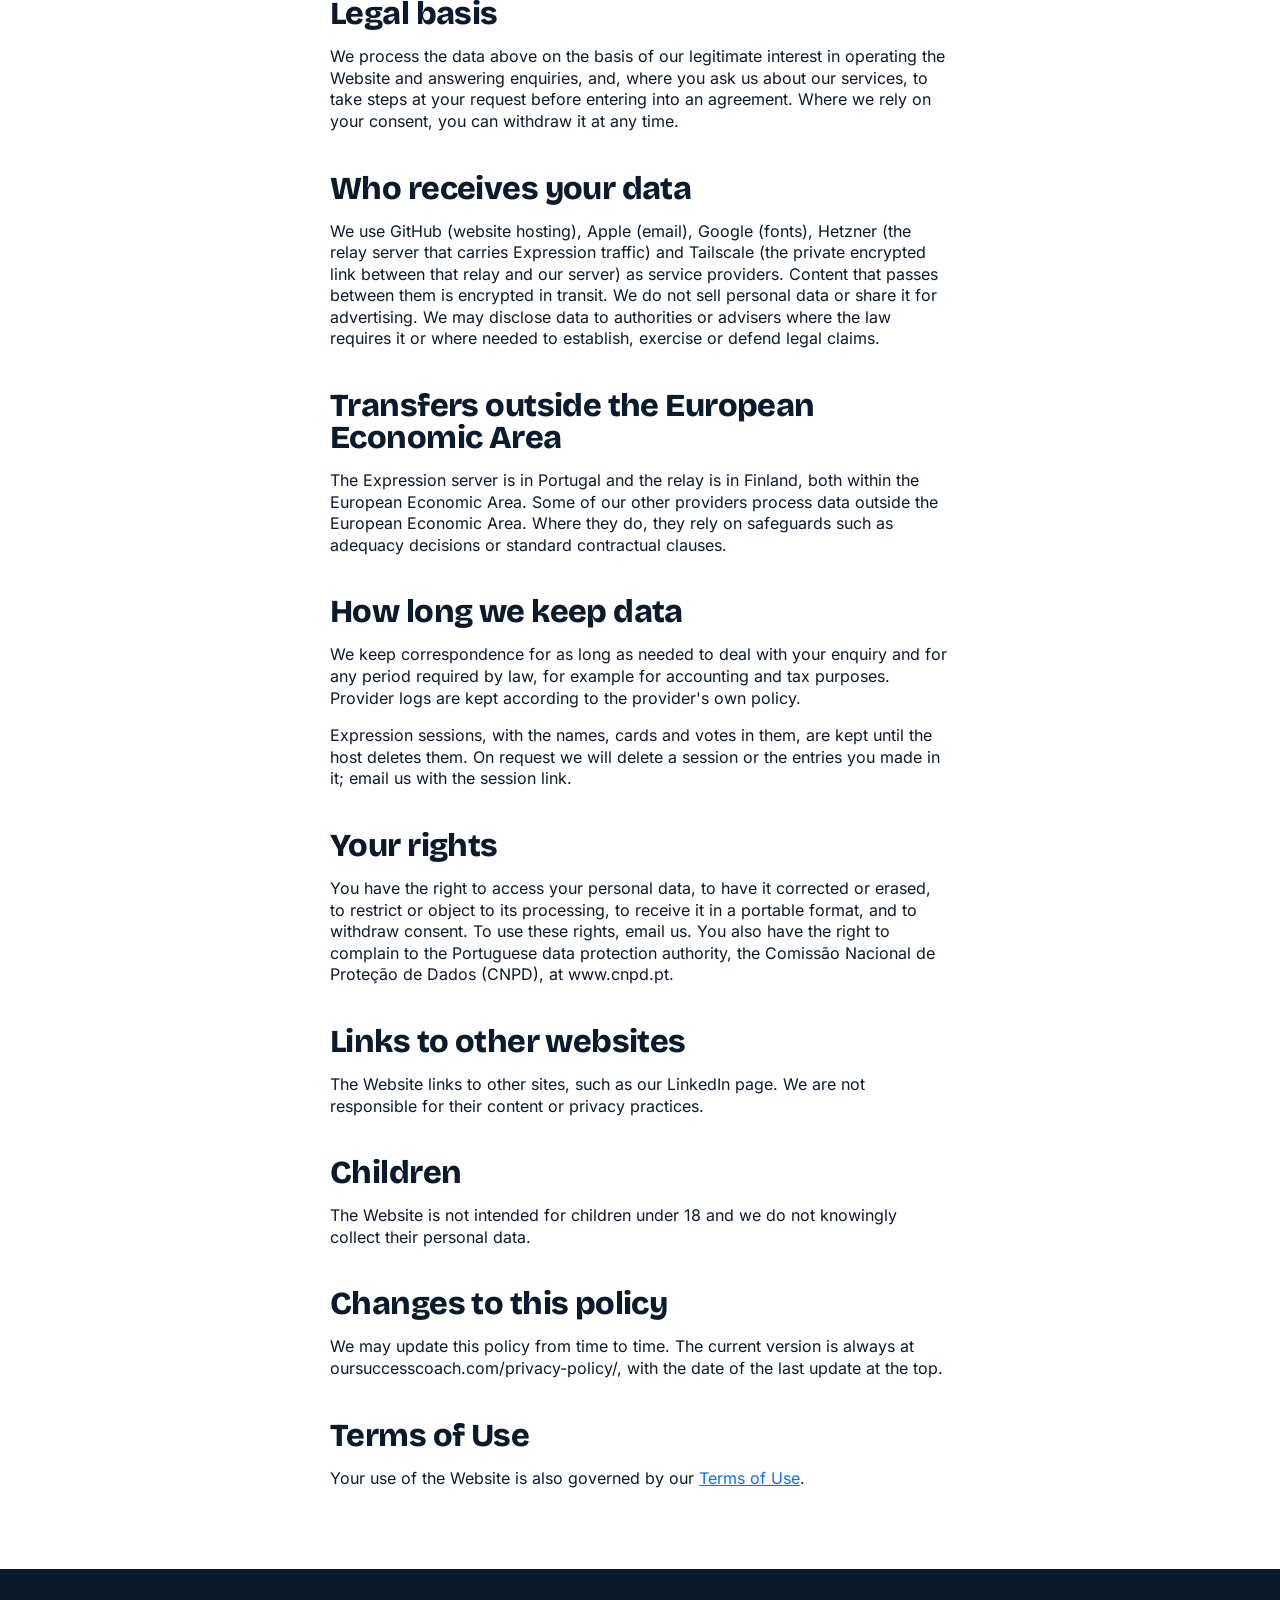
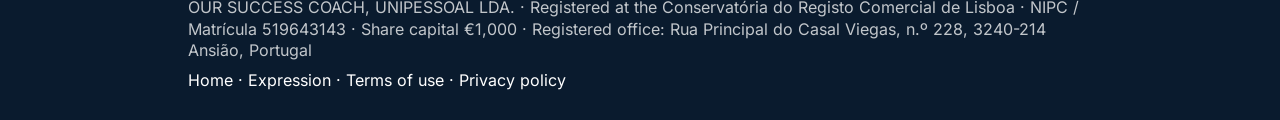
==== commit 22e0c0eb: "Site update 2026-11-22 07:29" ====
--- a/privacy-policy/index.html
+++ b/privacy-policy/index.html
@@ -51,11 +51,10 @@
 <p>Your use of the Website is also governed by our <a class="link link-primary" href="/terms-of-use/">Terms of Use</a>.</p>
 </section></div>
 
-<footer class="footer"><nav class="wrap footnav" aria-label="Explore">
-<div class="cols"><div class="col"><h3>Explore</h3><a href="/">Home</a><a href="/tools/Expression/">Expression</a></div><div class="col"><h3>Support</h3><a href="/terms-of-use/">Terms of use</a><a href="/privacy-policy/">Privacy policy</a></div></div>
-<div class="social"><a aria-label="Our Success Coach on LinkedIn" href="https://www.linkedin.com/company/our-success-coach/" target="_blank" rel="noopener noreferrer"><svg class="ico" fill="none" viewBox="0 0 15 14" xmlns="http://www.w3.org/2000/svg" aria-hidden="true"><path d="M3.04348 1.52174C3.04348 2.37391 2.37391 3.04348 1.52174 3.04348C0.669565 3.04348 0 2.37391 0 1.52174C0 0.669565 0.669565 0 1.52174 0C2.37391 0 3.04348 0.669565 3.04348 1.52174ZM3.04348 4.26087H0V14H3.04348V4.26087ZM7.91304 4.26087H4.86957V14H7.91304V8.88696C7.91304 6.02609 11.5652 5.78261 11.5652 8.88696V14H14.6087V7.85217C14.6087 3.04348 9.19131 3.22609 7.91304 5.6V4.26087Z" fill="currentColor"></path></svg></a></div>
-<a aria-label="Our Success Coach home" class="home" href="/"><img src="/policy-assets/images/our-success-coach-wordmark-white.svg" alt="Our Success Coach" width="196" height="21"></a>
-</nav></footer>
+<footer class="footer"><div class="wrap foot">
+<p class="foot-legal">OUR SUCCESS COACH, UNIPESSOAL LDA. · Registered at the Conservatória do Registo Comercial de Lisboa · NIPC / Matrícula 519643143 · Share capital €1,000 · Registered office: Rua Principal do Casal Viegas, n.º 228, 3240-214 Ansião, Portugal</p>
+<p class="foot-links"><a href="/">Home</a> · <a href="/tools/Expression/">Expression</a> · <a href="/terms-of-use/">Terms of use</a> · <a href="/privacy-policy/">Privacy policy</a></p>
+</div></footer>
 </div>
 <script src="/policy-assets/js/site.js" defer></script>
 </body>
--- a/policy-assets/css/site.css
+++ b/policy-assets/css/site.css
@@ -136,31 +136,9 @@
 /* call to action */
 
 /* footer */
-.footer{color:var(--background);background-color:var(--text);padding-top:3.5em;padding-bottom:3.5em}
-@media (min-width:1024px){.footer{padding-top:5em;padding-bottom:5em}}
-@media (min-width:1366px){.footer{padding-top:7em;padding-bottom:6em}}
-.footnav{display:grid;grid-template-columns:auto;grid-template-rows:repeat(3,auto);grid-template-areas:'menu' 'social' 'logo';justify-items:center}
-@media (min-width:1024px){.footnav{grid-template-columns:1fr auto;grid-template-rows:auto auto;grid-template-areas:'menu menu' 'social logo';justify-items:start}}
-.footnav .cols{grid-area:menu;display:flex;align-items:center;flex-direction:column}
-@media (min-width:1024px){.footnav .cols{align-items:flex-start;flex-direction:row}}
-.footnav .col{margin-bottom:2em}
-@media (min-width:1024px){.footnav .col{margin-bottom:0;margin-right:3.5em}.footnav .col:last-child{margin-right:0}}
-@media (min-width:1366px){.footnav .col{margin-right:5.5em}}
-.footnav h3{font-family:var(--font-display);font-weight:800;font-size:2rem;line-height:1;letter-spacing:-.018em;text-align:center;margin:1.25em 0 .5em}
-.footnav h3:first-child{margin-top:0}
-@media (min-width:768px){.footnav h3{text-align:left}}
-@media (min-width:1024px){.footnav h3{font-size:1.75rem;letter-spacing:normal}}
-@media (min-width:1920px){.footnav h3{font-size:2rem;letter-spacing:-.018em}}
-.footnav .col a{font-size:1.125rem;line-height:1.35;display:block;cursor:pointer;color:var(--background);outline:none;margin-bottom:.5em;text-align:center;text-decoration:none}
-.footnav .col a:hover{text-decoration:underline}
-@media (min-width:768px){.footnav .col a{font-size:1rem}}
-@media (min-width:1024px){.footnav .col a{font-size:1.125rem;text-align:left;margin-bottom:1em}}
-@media (min-width:1920px){.footnav .col a{font-size:1.25rem}}
-.footnav .social{grid-area:social;display:grid;grid-auto-flow:column;gap:1.5rem;align-self:end;margin-top:1em}
-@media (min-width:1024px){.footnav .social{gap:1rem;justify-self:start}}
-.footnav .social a{color:var(--text-light)}
-.footnav .social a:hover,.footnav .social a:focus{color:var(--text-secondary-light)}
-.footnav .home{grid-area:logo;justify-self:center;margin-top:2em;color:var(--text-light);outline:none}
-.footnav .home:hover,.footnav .home:focus{color:var(--text-secondary-light)}
-.footnav .home img{height:1.4rem;width:auto;display:block}
-@media (min-width:1024px){.footnav .home{justify-self:end}.footnav .home img{height:1.9rem}}
+.footer{color:var(--background);background-color:var(--text);padding:1.75rem 0;font-size:.8125rem;line-height:1.6}
+.footer .foot{display:flex;flex-direction:column;gap:.5rem}
+.footer .foot p{margin:0}
+.footer .foot-legal{opacity:.75}
+.footer a{color:inherit;text-decoration:none;cursor:pointer}
+.footer a:hover,.footer a:focus{text-decoration:underline}
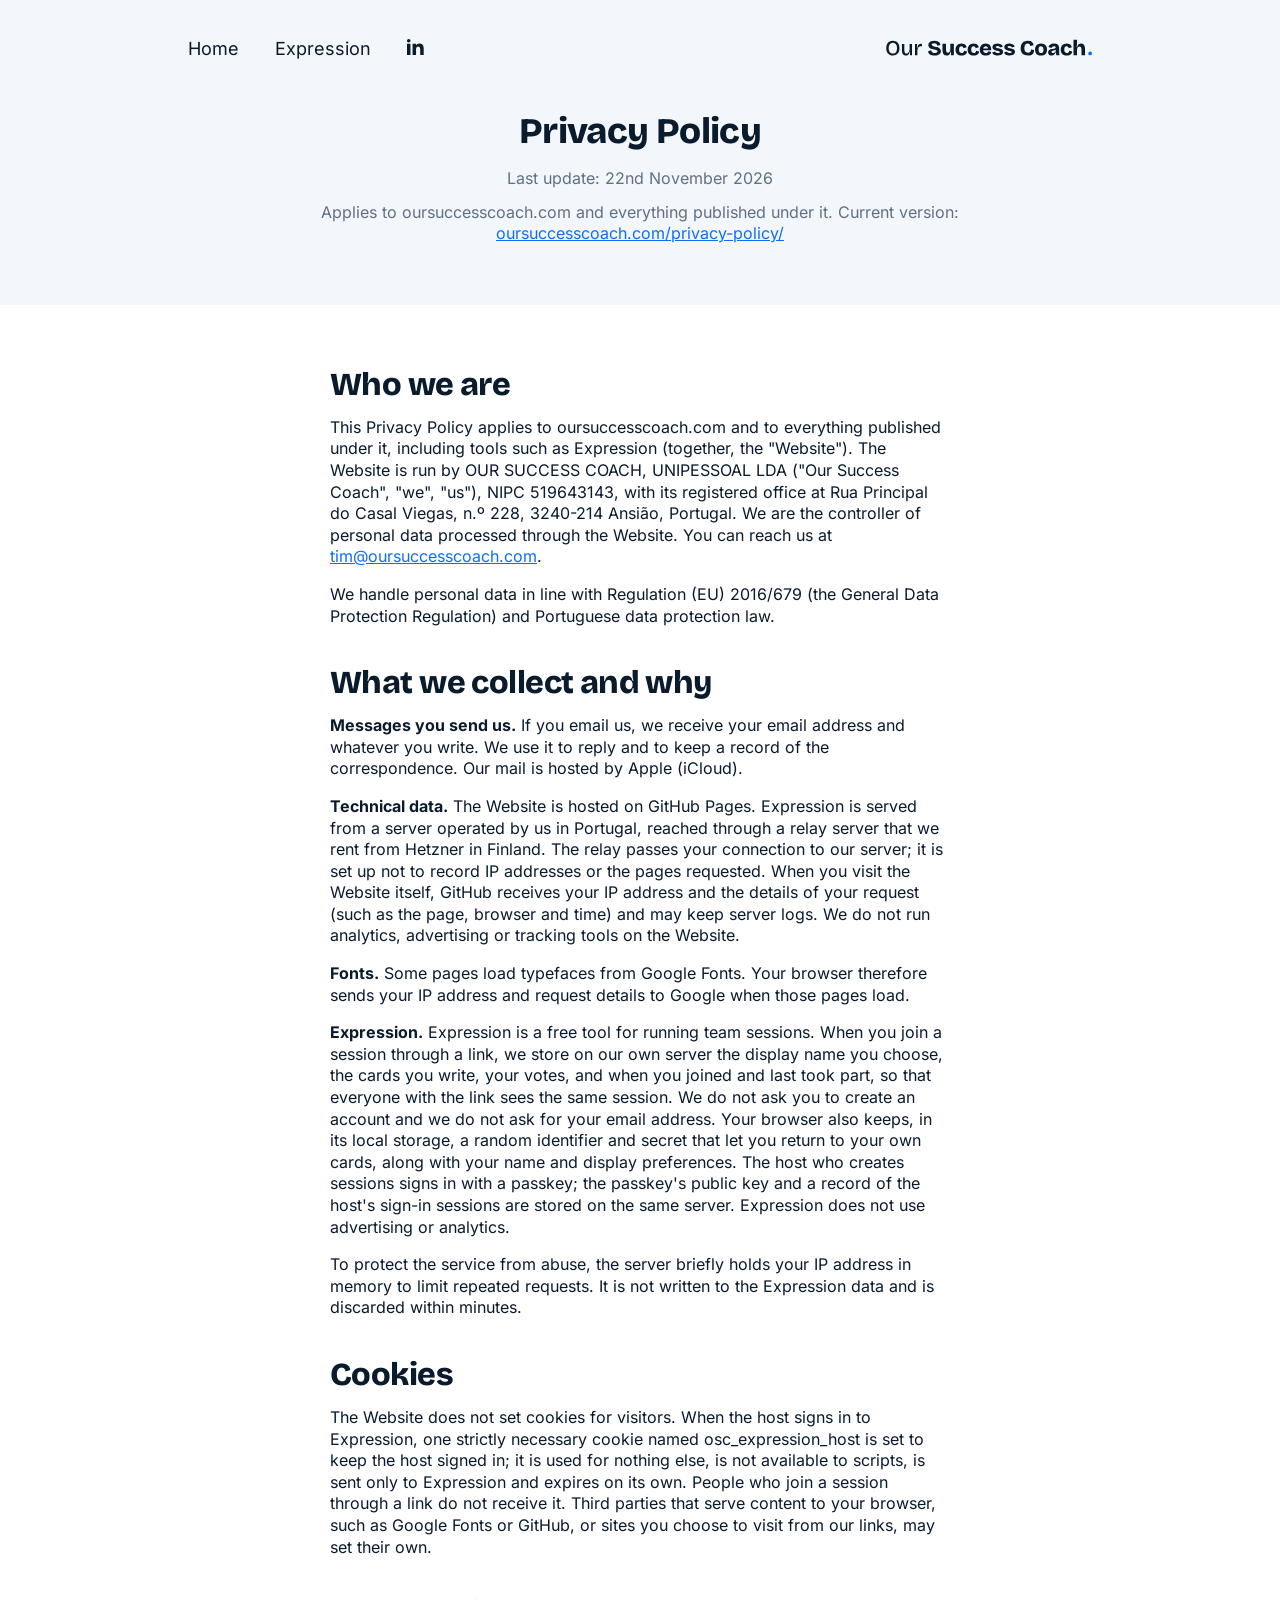
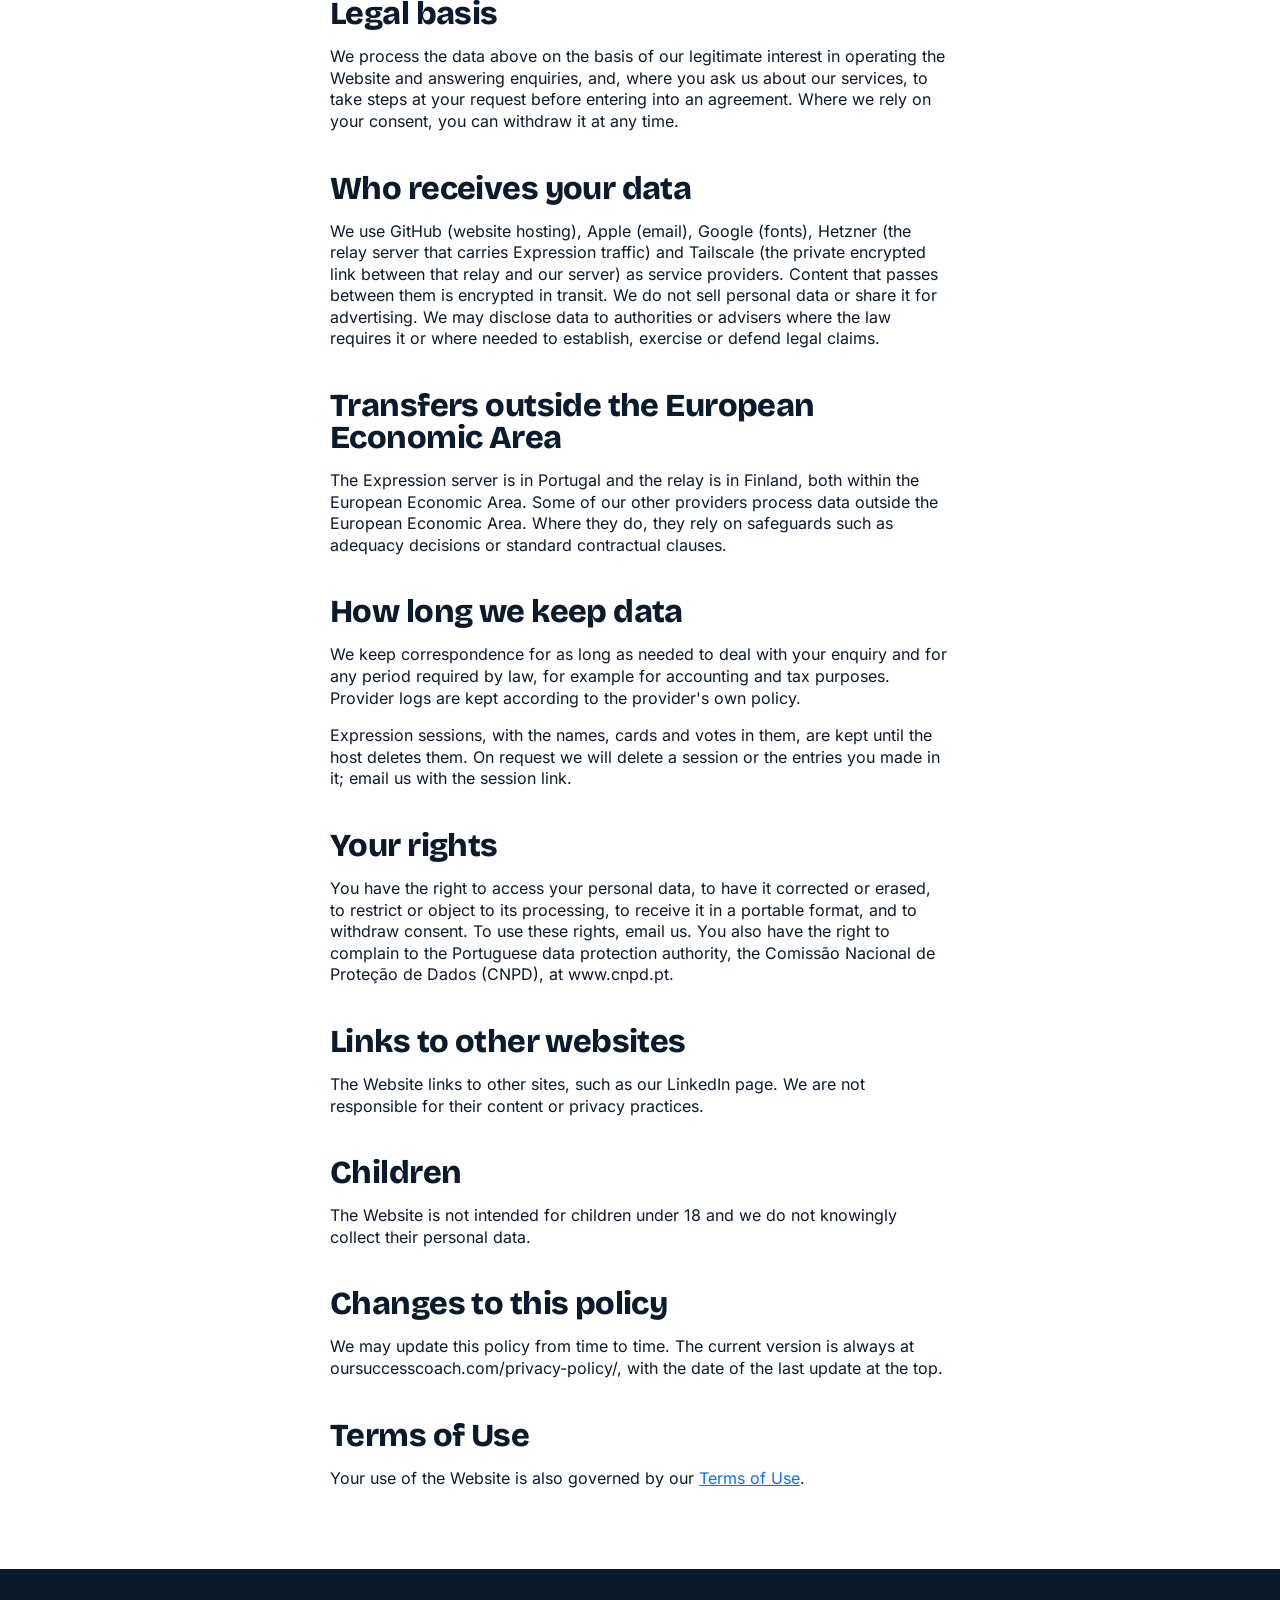
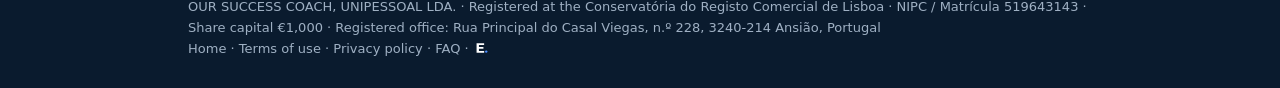
==== commit 82db011b: "Site update 2026-11-22 08:10" ====
--- a/privacy-policy/index.html
+++ b/privacy-policy/index.html
@@ -51,10 +51,7 @@
 <p>Your use of the Website is also governed by our <a class="link link-primary" href="/terms-of-use/">Terms of Use</a>.</p>
 </section></div>
 
-<footer class="footer"><div class="wrap foot">
-<p class="foot-legal">OUR SUCCESS COACH, UNIPESSOAL LDA. · Registered at the Conservatória do Registo Comercial de Lisboa · NIPC / Matrícula 519643143 · Share capital €1,000 · Registered office: Rua Principal do Casal Viegas, n.º 228, 3240-214 Ansião, Portugal</p>
-<p class="foot-links"><a href="/">Home</a> · <a href="/tools/Expression/">Expression</a> · <a href="/terms-of-use/">Terms of use</a> · <a href="/privacy-policy/">Privacy policy</a></p>
-</div></footer>
+<footer class="osc-footer"><div class="wrap"><p>OUR SUCCESS COACH, UNIPESSOAL LDA. · Registered at the Conservatória do Registo Comercial de Lisboa · NIPC / Matrícula 519643143 · Share capital €1,000 · Registered office: Rua Principal do Casal Viegas, n.º 228, 3240-214 Ansião, Portugal</p><p><a href="/">Home</a> · <a href="/terms-of-use/">Terms of use</a> · <a href="/privacy-policy/">Privacy policy</a> · <a href="https://expression.oursuccesscoach.com/faq/">FAQ</a> · <a href="https://expression.oursuccesscoach.com/" aria-label="Expression" title="Expression"><svg xmlns="http://www.w3.org/2000/svg" viewBox="0 0 64 64" width="18" height="18" aria-hidden="true" focusable="false" style="vertical-align:-4px"><path fill="#fff" transform="translate(9.148 49.000) scale(0.05152 -0.05152)" d="M69 0V660H231V0ZM186 0V130H593V0ZM186 274V391H542V274ZM186 531V660H590V531Z"/><circle fill="#4C8DFF" cx="47.10" cy="44.80" r="4.2"/></svg></a></p></div></footer>
 </div>
 <script src="/policy-assets/js/site.js" defer></script>
 </body>
--- a/policy-assets/css/site.css
+++ b/policy-assets/css/site.css
@@ -136,9 +136,8 @@
 /* call to action */
 
 /* footer */
-.footer{color:var(--background);background-color:var(--text);padding:1.75rem 0;font-size:.8125rem;line-height:1.6}
-.footer .foot{display:flex;flex-direction:column;gap:.5rem}
-.footer .foot p{margin:0}
-.footer .foot-legal{opacity:.75}
-.footer a{color:inherit;text-decoration:none;cursor:pointer}
-.footer a:hover,.footer a:focus{text-decoration:underline}
+.osc-footer{background:#0A1B2E;color:#9FB0C3;padding:28px 0;font:400 13px/1.6 "OSC Inter","Inter",-apple-system,system-ui,sans-serif;letter-spacing:normal;text-align:left}
+.osc-footer .wrap{max-width:1240px;margin:0 auto;padding:0 clamp(20px,4vw,56px)}
+.osc-footer p{margin:0;font:inherit;color:inherit}
+.osc-footer a{color:inherit;text-decoration:none}
+.osc-footer a:hover,.osc-footer a:focus{color:#fff;text-decoration:underline}
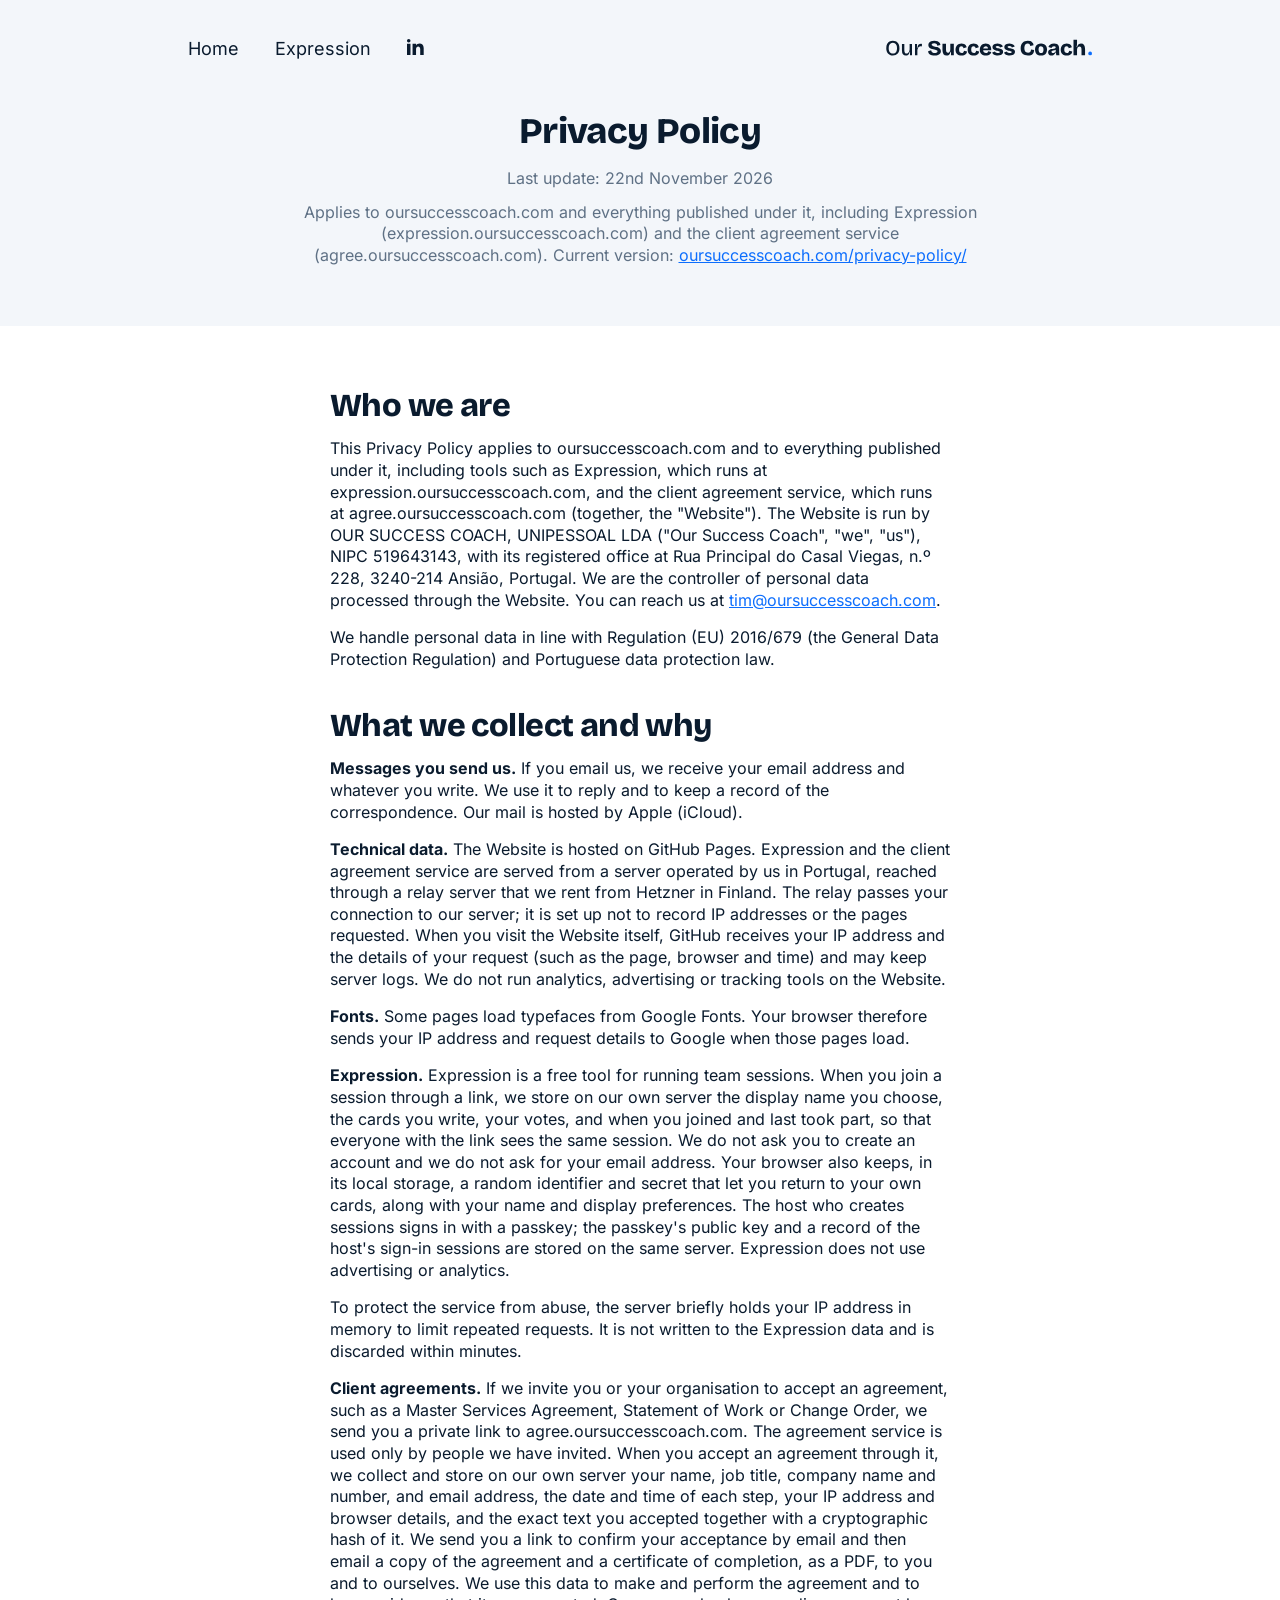
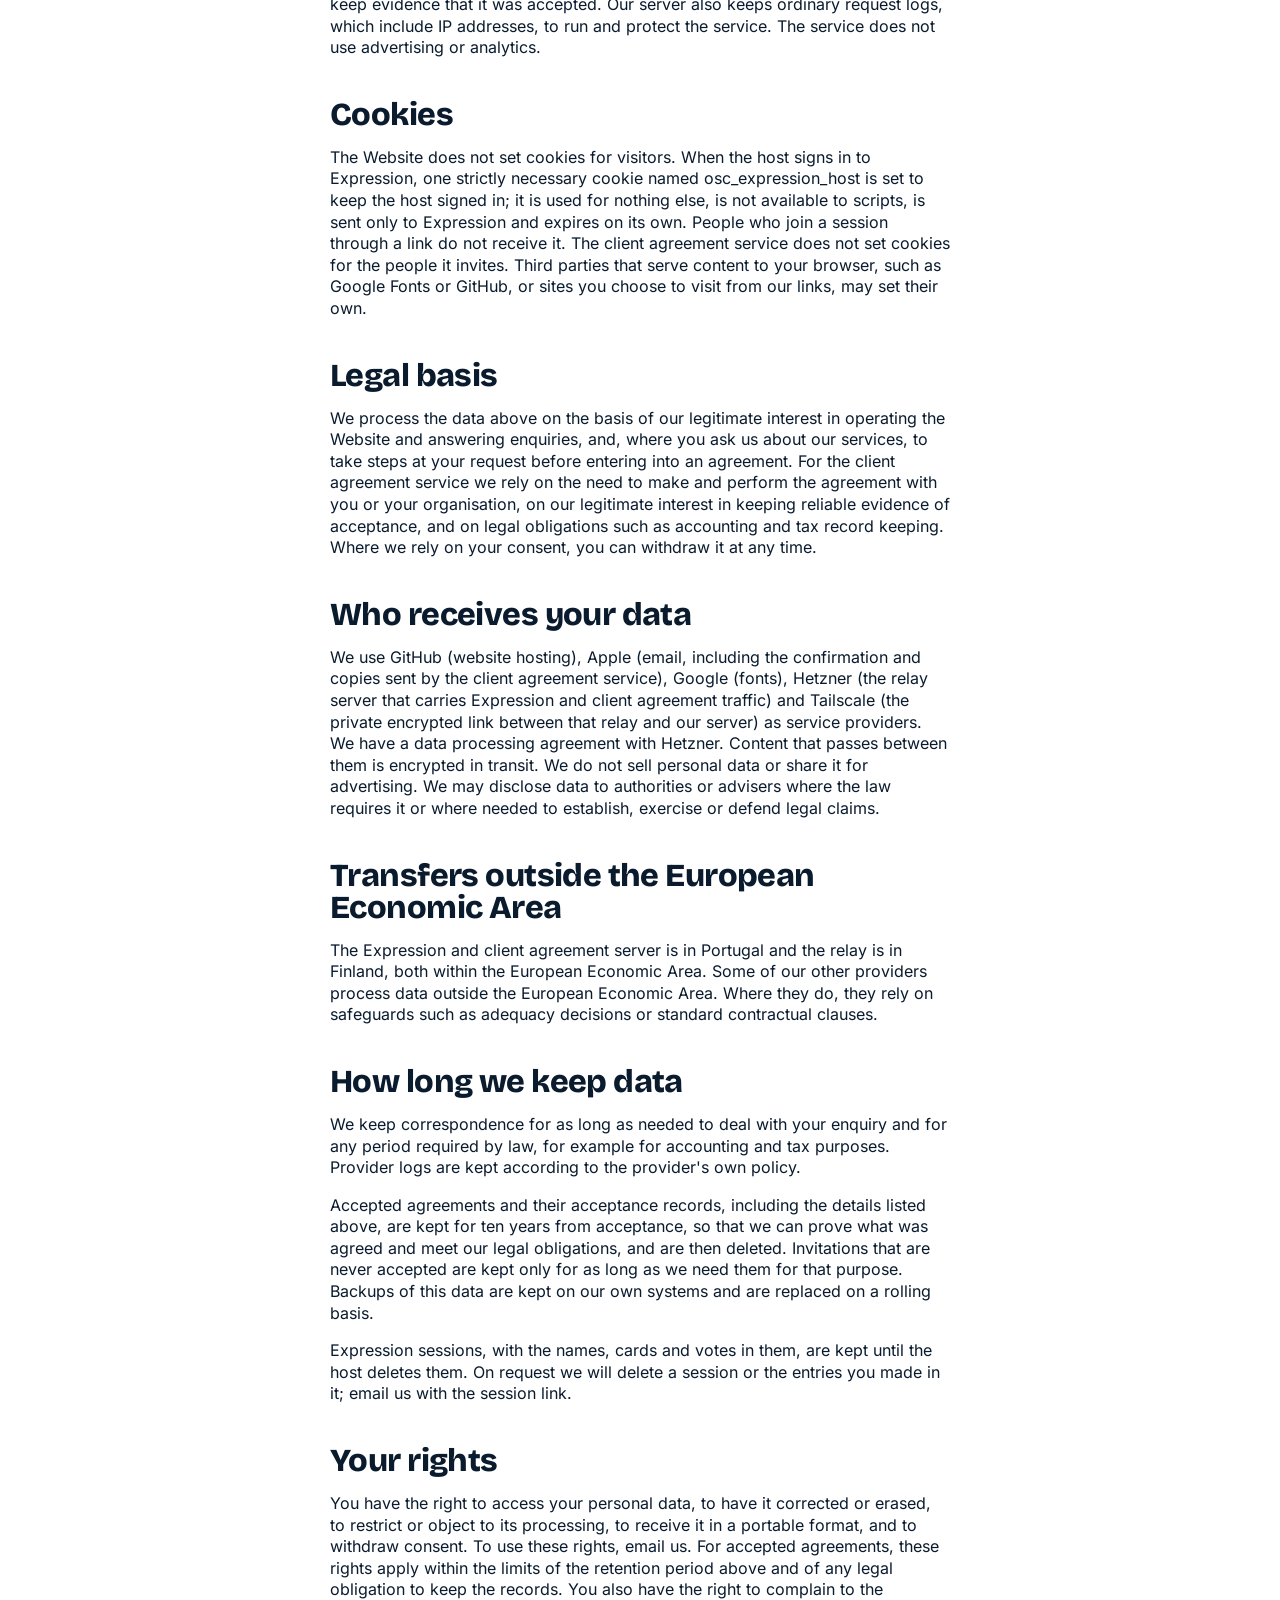
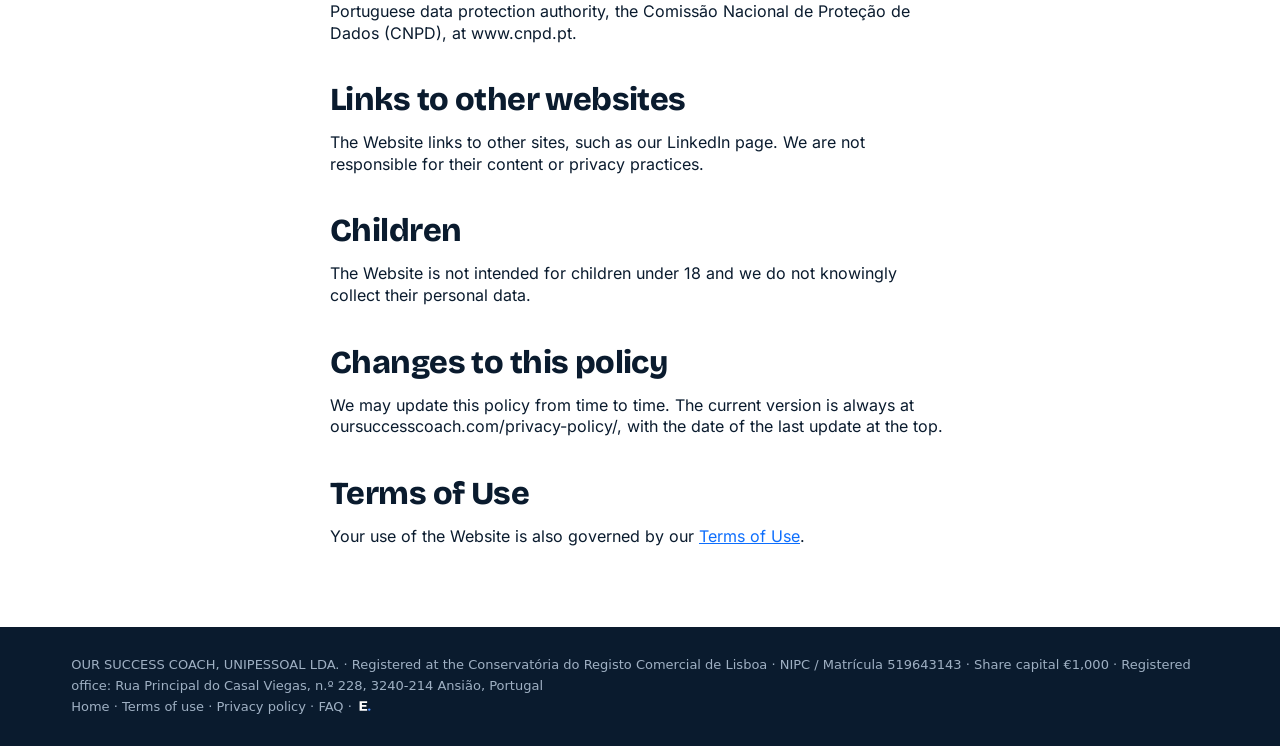
==== commit 947a7632: "Site update 2026-11-22 08:28" ====
--- a/privacy-policy/index.html
+++ b/privacy-policy/index.html
@@ -18,29 +18,31 @@
 <button type="button" aria-label="Open menu" aria-expanded="false" class="menu-toggle" id="menu-toggle"><svg class="ico" fill="none" viewBox="0 0 28 19" xmlns="http://www.w3.org/2000/svg" aria-hidden="true"><line x1="28" y1="9.5" x2="-1.31134e-07" y2="9.5" stroke="currentColor" stroke-width="3"></line><line x1="28" y1="1.5" x2="-1.31134e-07" y2="1.5" stroke="currentColor" stroke-width="3"></line><line x1="28" y1="17.5" x2="-1.31134e-07" y2="17.5" stroke="currentColor" stroke-width="3"></line></svg></button>
 <div class="menu" id="site-menu"><div class="menu-item"><a href="/">Home</a></div><div class="menu-item"><a href="/tools/Expression/">Expression</a></div><div class="social"><a aria-label="Our Success Coach on LinkedIn" href="https://www.linkedin.com/company/our-success-coach/" target="_blank" rel="noopener noreferrer"><svg class="ico" fill="none" viewBox="0 0 15 14" xmlns="http://www.w3.org/2000/svg" aria-hidden="true"><path d="M3.04348 1.52174C3.04348 2.37391 2.37391 3.04348 1.52174 3.04348C0.669565 3.04348 0 2.37391 0 1.52174C0 0.669565 0.669565 0 1.52174 0C2.37391 0 3.04348 0.669565 3.04348 1.52174ZM3.04348 4.26087H0V14H3.04348V4.26087ZM7.91304 4.26087H4.86957V14H7.91304V8.88696C7.91304 6.02609 11.5652 5.78261 11.5652 8.88696V14H14.6087V7.85217C14.6087 3.04348 9.19131 3.22609 7.91304 5.6V4.26087Z" fill="currentColor"></path></svg></a></div><div class="menu-small"><a href="/privacy-policy/">Privacy Policy</a><a href="/terms-of-use/">Terms of Use</a></div></div>
 </nav></header>
-<div class="hero"><section class="section"><h1 class="page-title">Privacy Policy</h1><p class="lead meta">Last update: <span>22nd November 2026</span></p><p class="lead meta">Applies to oursuccesscoach.com and everything published under it. Current version: <a class="link link-primary" href="/privacy-policy/">oursuccesscoach.com/privacy-policy/</a></p></section></div>
+<div class="hero"><section class="section"><h1 class="page-title">Privacy Policy</h1><p class="lead meta">Last update: <span>22nd November 2026</span></p><p class="lead meta">Applies to oursuccesscoach.com and everything published under it, including Expression (expression.oursuccesscoach.com) and the client agreement service (agree.oursuccesscoach.com). Current version: <a class="link link-primary" href="/privacy-policy/">oursuccesscoach.com/privacy-policy/</a></p></section></div>
 <div class="main"><section class="section"><h2>Who we are</h2>
-<p>This Privacy Policy applies to oursuccesscoach.com and to everything published under it, including tools such as Expression (together, the &quot;Website&quot;). The Website is run by OUR SUCCESS COACH, UNIPESSOAL LDA (&quot;Our Success Coach&quot;, &quot;we&quot;, &quot;us&quot;), NIPC 519643143, with its registered office at Rua Principal do Casal Viegas, n.º 228, 3240-214 Ansião, Portugal. We are the controller of personal data processed through the Website. You can reach us at <a class="link link-primary" href="mailto:tim@oursuccesscoach.com">tim@oursuccesscoach.com</a>.</p>
+<p>This Privacy Policy applies to oursuccesscoach.com and to everything published under it, including tools such as Expression, which runs at expression.oursuccesscoach.com, and the client agreement service, which runs at agree.oursuccesscoach.com (together, the &quot;Website&quot;). The Website is run by OUR SUCCESS COACH, UNIPESSOAL LDA (&quot;Our Success Coach&quot;, &quot;we&quot;, &quot;us&quot;), NIPC 519643143, with its registered office at Rua Principal do Casal Viegas, n.º 228, 3240-214 Ansião, Portugal. We are the controller of personal data processed through the Website. You can reach us at <a class="link link-primary" href="mailto:tim@oursuccesscoach.com">tim@oursuccesscoach.com</a>.</p>
 <p>We handle personal data in line with Regulation (EU) 2016/679 (the General Data Protection Regulation) and Portuguese data protection law.</p>
 <h2>What we collect and why</h2>
 <p><strong>Messages you send us.</strong> If you email us, we receive your email address and whatever you write. We use it to reply and to keep a record of the correspondence. Our mail is hosted by Apple (iCloud).</p>
-<p><strong>Technical data.</strong> The Website is hosted on GitHub Pages. Expression is served from a server operated by us in Portugal, reached through a relay server that we rent from Hetzner in Finland. The relay passes your connection to our server; it is set up not to record IP addresses or the pages requested. When you visit the Website itself, GitHub receives your IP address and the details of your request (such as the page, browser and time) and may keep server logs. We do not run analytics, advertising or tracking tools on the Website.</p>
+<p><strong>Technical data.</strong> The Website is hosted on GitHub Pages. Expression and the client agreement service are served from a server operated by us in Portugal, reached through a relay server that we rent from Hetzner in Finland. The relay passes your connection to our server; it is set up not to record IP addresses or the pages requested. When you visit the Website itself, GitHub receives your IP address and the details of your request (such as the page, browser and time) and may keep server logs. We do not run analytics, advertising or tracking tools on the Website.</p>
 <p><strong>Fonts.</strong> Some pages load typefaces from Google Fonts. Your browser therefore sends your IP address and request details to Google when those pages load.</p>
 <p><strong>Expression.</strong> Expression is a free tool for running team sessions. When you join a session through a link, we store on our own server the display name you choose, the cards you write, your votes, and when you joined and last took part, so that everyone with the link sees the same session. We do not ask you to create an account and we do not ask for your email address. Your browser also keeps, in its local storage, a random identifier and secret that let you return to your own cards, along with your name and display preferences. The host who creates sessions signs in with a passkey; the passkey&#x27;s public key and a record of the host&#x27;s sign-in sessions are stored on the same server. Expression does not use advertising or analytics.</p>
 <p>To protect the service from abuse, the server briefly holds your IP address in memory to limit repeated requests. It is not written to the Expression data and is discarded within minutes.</p>
+<p><strong>Client agreements.</strong> If we invite you or your organisation to accept an agreement, such as a Master Services Agreement, Statement of Work or Change Order, we send you a private link to agree.oursuccesscoach.com. The agreement service is used only by people we have invited. When you accept an agreement through it, we collect and store on our own server your name, job title, company name and number, and email address, the date and time of each step, your IP address and browser details, and the exact text you accepted together with a cryptographic hash of it. We send you a link to confirm your acceptance by email and then email a copy of the agreement and a certificate of completion, as a PDF, to you and to ourselves. We use this data to make and perform the agreement and to keep evidence that it was accepted. Our server also keeps ordinary request logs, which include IP addresses, to run and protect the service. The service does not use advertising or analytics.</p>
 <h2>Cookies</h2>
-<p>The Website does not set cookies for visitors. When the host signs in to Expression, one strictly necessary cookie named osc_expression_host is set to keep the host signed in; it is used for nothing else, is not available to scripts, is sent only to Expression and expires on its own. People who join a session through a link do not receive it. Third parties that serve content to your browser, such as Google Fonts or GitHub, or sites you choose to visit from our links, may set their own.</p>
+<p>The Website does not set cookies for visitors. When the host signs in to Expression, one strictly necessary cookie named osc_expression_host is set to keep the host signed in; it is used for nothing else, is not available to scripts, is sent only to Expression and expires on its own. People who join a session through a link do not receive it. The client agreement service does not set cookies for the people it invites. Third parties that serve content to your browser, such as Google Fonts or GitHub, or sites you choose to visit from our links, may set their own.</p>
 <h2>Legal basis</h2>
-<p>We process the data above on the basis of our legitimate interest in operating the Website and answering enquiries, and, where you ask us about our services, to take steps at your request before entering into an agreement. Where we rely on your consent, you can withdraw it at any time.</p>
+<p>We process the data above on the basis of our legitimate interest in operating the Website and answering enquiries, and, where you ask us about our services, to take steps at your request before entering into an agreement. For the client agreement service we rely on the need to make and perform the agreement with you or your organisation, on our legitimate interest in keeping reliable evidence of acceptance, and on legal obligations such as accounting and tax record keeping. Where we rely on your consent, you can withdraw it at any time.</p>
 <h2>Who receives your data</h2>
-<p>We use GitHub (website hosting), Apple (email), Google (fonts), Hetzner (the relay server that carries Expression traffic) and Tailscale (the private encrypted link between that relay and our server) as service providers. Content that passes between them is encrypted in transit. We do not sell personal data or share it for advertising. We may disclose data to authorities or advisers where the law requires it or where needed to establish, exercise or defend legal claims.</p>
+<p>We use GitHub (website hosting), Apple (email, including the confirmation and copies sent by the client agreement service), Google (fonts), Hetzner (the relay server that carries Expression and client agreement traffic) and Tailscale (the private encrypted link between that relay and our server) as service providers. We have a data processing agreement with Hetzner. Content that passes between them is encrypted in transit. We do not sell personal data or share it for advertising. We may disclose data to authorities or advisers where the law requires it or where needed to establish, exercise or defend legal claims.</p>
 <h2>Transfers outside the European Economic Area</h2>
-<p>The Expression server is in Portugal and the relay is in Finland, both within the European Economic Area. Some of our other providers process data outside the European Economic Area. Where they do, they rely on safeguards such as adequacy decisions or standard contractual clauses.</p>
+<p>The Expression and client agreement server is in Portugal and the relay is in Finland, both within the European Economic Area. Some of our other providers process data outside the European Economic Area. Where they do, they rely on safeguards such as adequacy decisions or standard contractual clauses.</p>
 <h2>How long we keep data</h2>
 <p>We keep correspondence for as long as needed to deal with your enquiry and for any period required by law, for example for accounting and tax purposes. Provider logs are kept according to the provider&#x27;s own policy.</p>
+<p>Accepted agreements and their acceptance records, including the details listed above, are kept for ten years from acceptance, so that we can prove what was agreed and meet our legal obligations, and are then deleted. Invitations that are never accepted are kept only for as long as we need them for that purpose. Backups of this data are kept on our own systems and are replaced on a rolling basis.</p>
 <p>Expression sessions, with the names, cards and votes in them, are kept until the host deletes them. On request we will delete a session or the entries you made in it; email us with the session link.</p>
 <h2>Your rights</h2>
-<p>You have the right to access your personal data, to have it corrected or erased, to restrict or object to its processing, to receive it in a portable format, and to withdraw consent. To use these rights, email us. You also have the right to complain to the Portuguese data protection authority, the Comissão Nacional de Proteção de Dados (CNPD), at www.cnpd.pt.</p>
+<p>You have the right to access your personal data, to have it corrected or erased, to restrict or object to its processing, to receive it in a portable format, and to withdraw consent. To use these rights, email us. For accepted agreements, these rights apply within the limits of the retention period above and of any legal obligation to keep the records. You also have the right to complain to the Portuguese data protection authority, the Comissão Nacional de Proteção de Dados (CNPD), at www.cnpd.pt.</p>
 <h2>Links to other websites</h2>
 <p>The Website links to other sites, such as our LinkedIn page. We are not responsible for their content or privacy practices.</p>
 <h2>Children</h2>
--- a/policy-assets/css/site.css
+++ b/policy-assets/css/site.css
@@ -137,7 +137,7 @@
 
 /* footer */
 .osc-footer{background:#0A1B2E;color:#9FB0C3;padding:28px 0;font:400 13px/1.6 "OSC Inter","Inter",-apple-system,system-ui,sans-serif;letter-spacing:normal;text-align:left}
-.osc-footer .wrap{max-width:1240px;margin:0 auto;padding:0 clamp(20px,4vw,56px)}
+.osc-footer .wrap{box-sizing:border-box;width:auto;max-width:1240px;margin:0 auto;padding:0 clamp(20px,4vw,56px)}
 .osc-footer p{margin:0;font:inherit;color:inherit}
 .osc-footer a{color:inherit;text-decoration:none}
 .osc-footer a:hover,.osc-footer a:focus{color:#fff;text-decoration:underline}
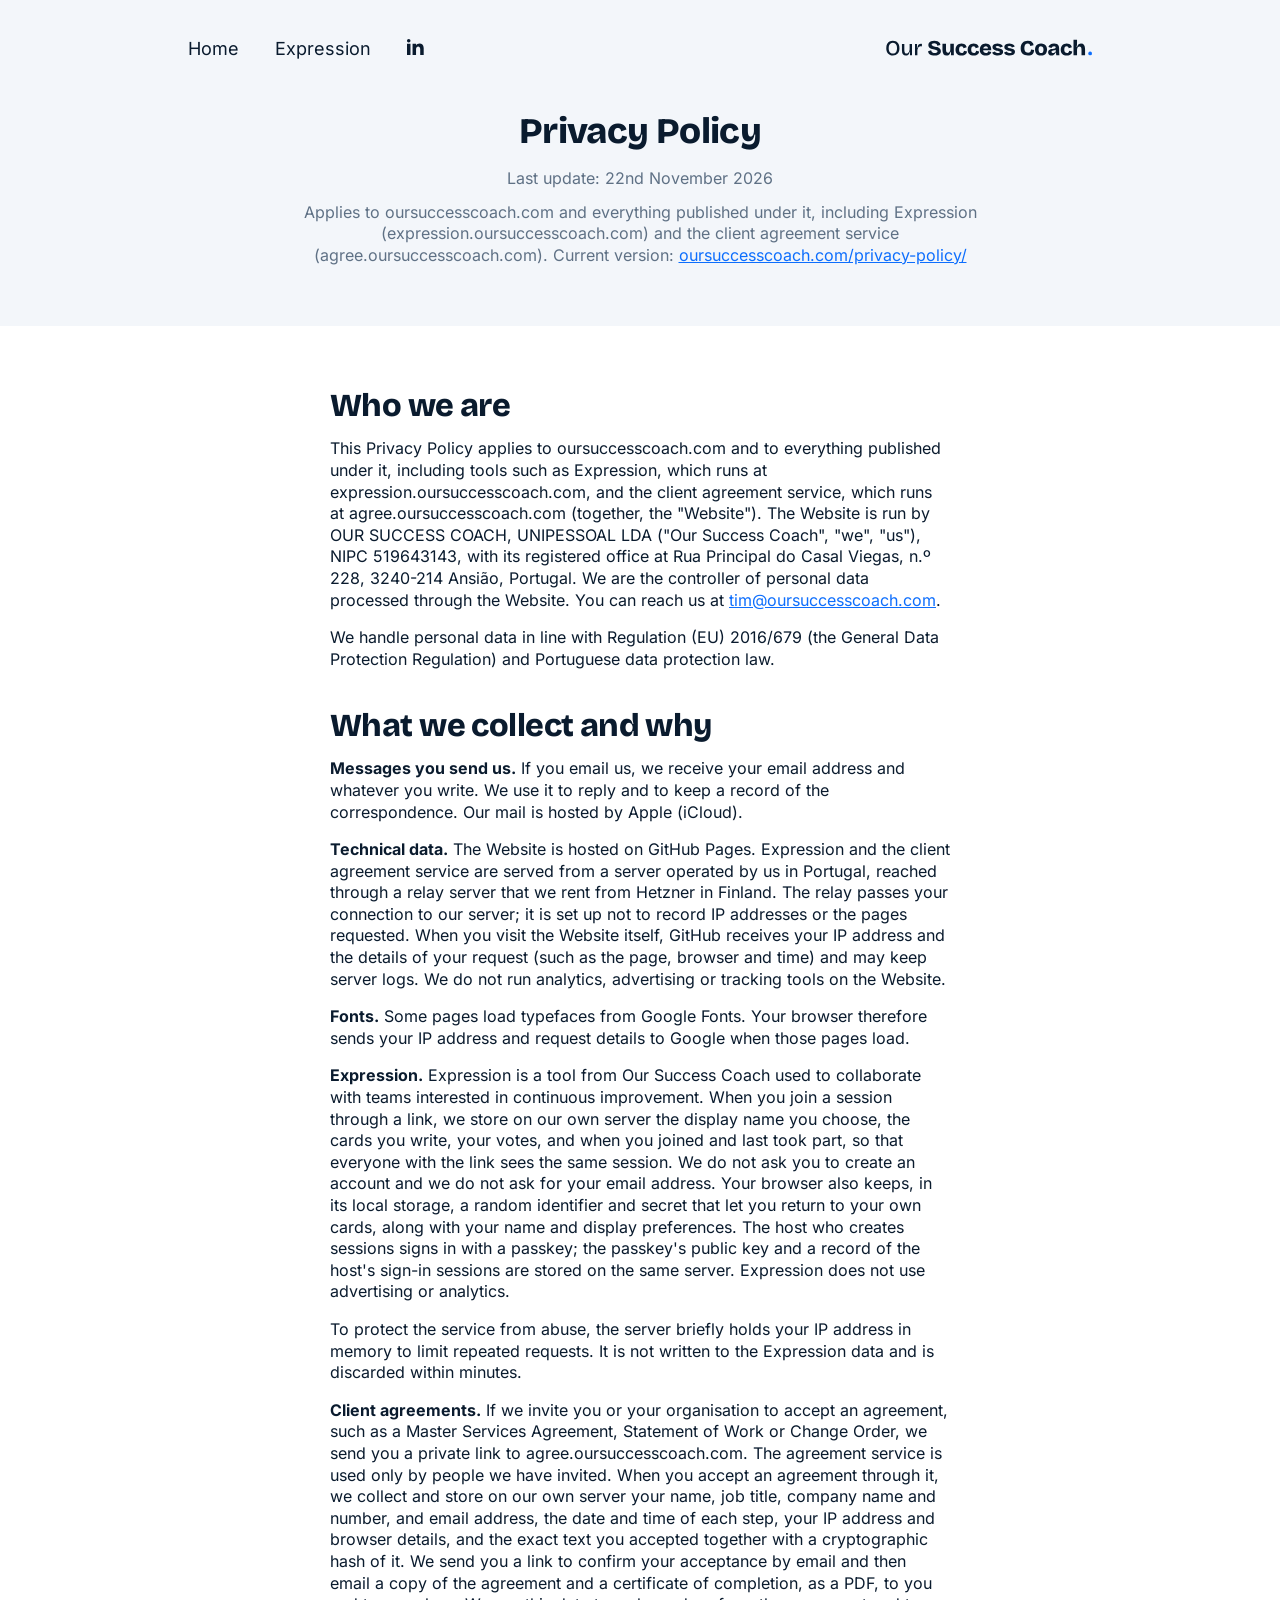
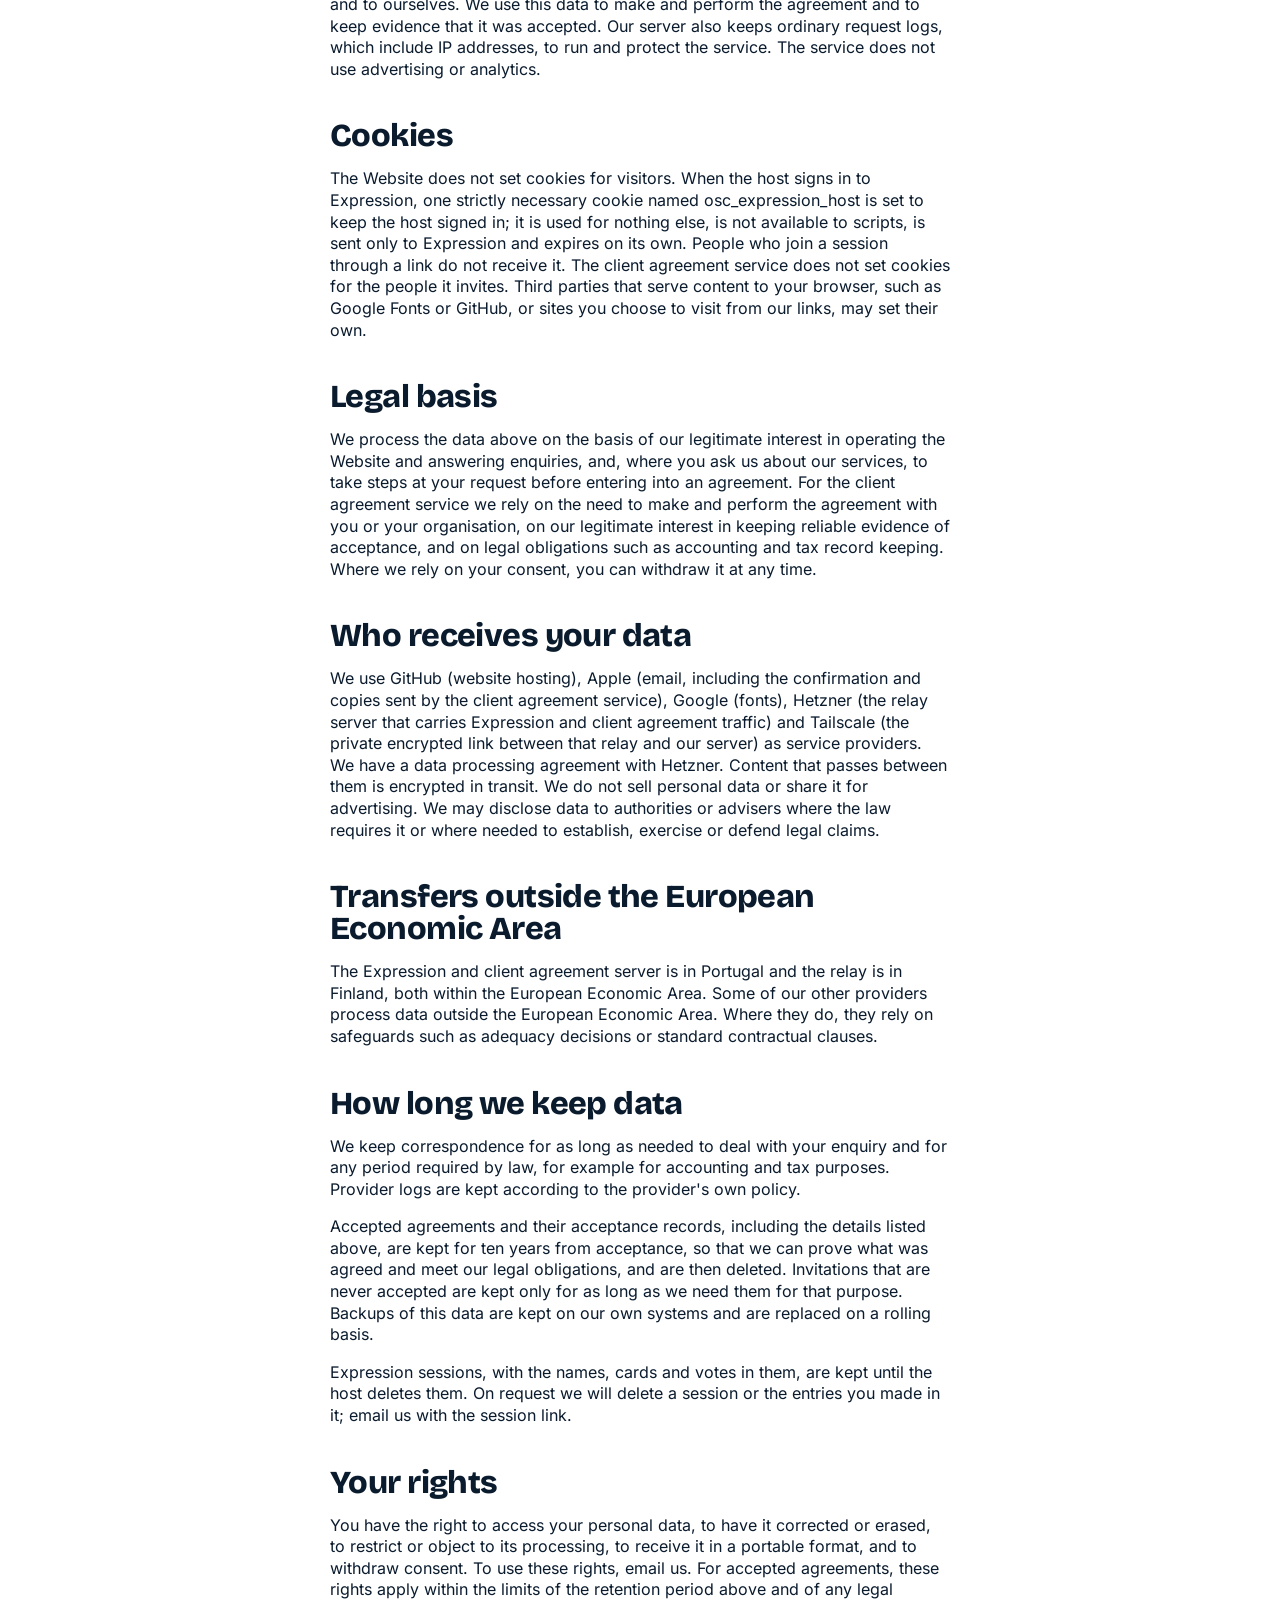
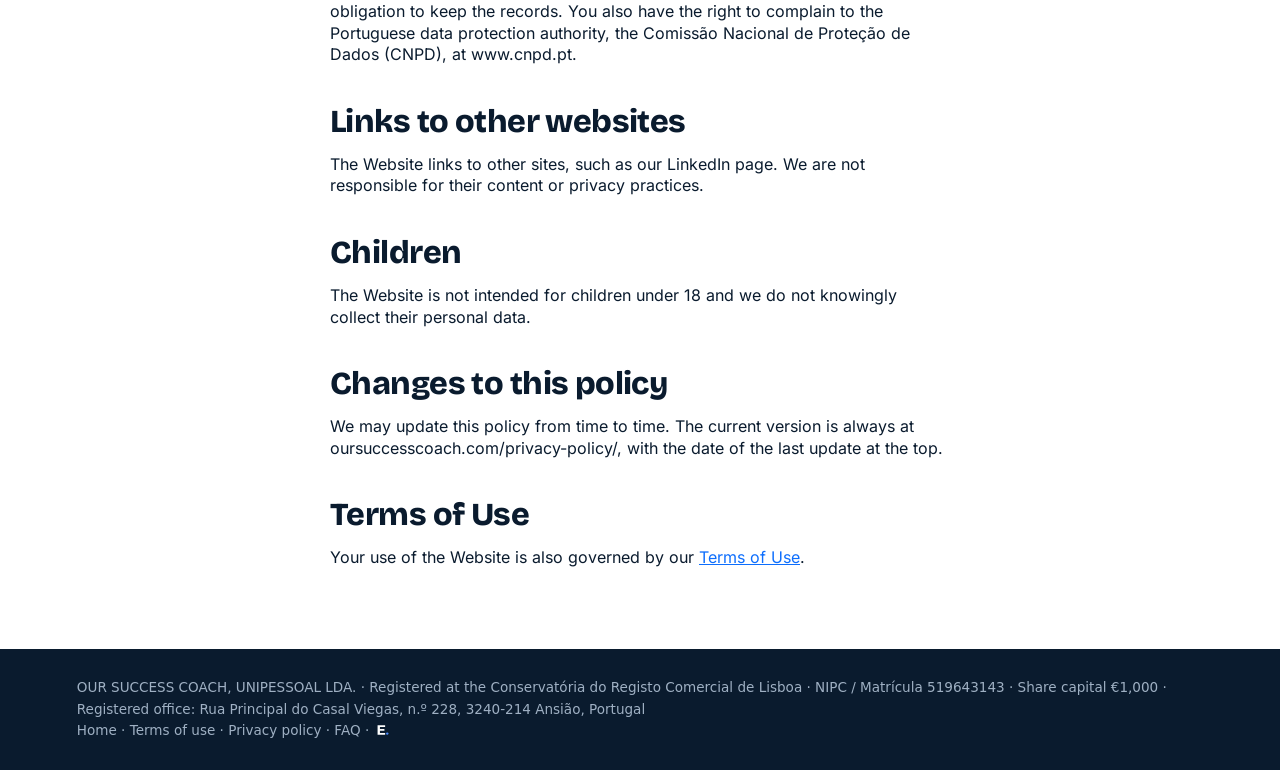
==== commit 1876e85c: "Site update 2026-11-22 08:40" ====
--- a/privacy-policy/index.html
+++ b/privacy-policy/index.html
@@ -26,7 +26,7 @@
 <p><strong>Messages you send us.</strong> If you email us, we receive your email address and whatever you write. We use it to reply and to keep a record of the correspondence. Our mail is hosted by Apple (iCloud).</p>
 <p><strong>Technical data.</strong> The Website is hosted on GitHub Pages. Expression and the client agreement service are served from a server operated by us in Portugal, reached through a relay server that we rent from Hetzner in Finland. The relay passes your connection to our server; it is set up not to record IP addresses or the pages requested. When you visit the Website itself, GitHub receives your IP address and the details of your request (such as the page, browser and time) and may keep server logs. We do not run analytics, advertising or tracking tools on the Website.</p>
 <p><strong>Fonts.</strong> Some pages load typefaces from Google Fonts. Your browser therefore sends your IP address and request details to Google when those pages load.</p>
-<p><strong>Expression.</strong> Expression is a free tool for running team sessions. When you join a session through a link, we store on our own server the display name you choose, the cards you write, your votes, and when you joined and last took part, so that everyone with the link sees the same session. We do not ask you to create an account and we do not ask for your email address. Your browser also keeps, in its local storage, a random identifier and secret that let you return to your own cards, along with your name and display preferences. The host who creates sessions signs in with a passkey; the passkey&#x27;s public key and a record of the host&#x27;s sign-in sessions are stored on the same server. Expression does not use advertising or analytics.</p>
+<p><strong>Expression.</strong> Expression is a tool from Our Success Coach used to collaborate with teams interested in continuous improvement. When you join a session through a link, we store on our own server the display name you choose, the cards you write, your votes, and when you joined and last took part, so that everyone with the link sees the same session. We do not ask you to create an account and we do not ask for your email address. Your browser also keeps, in its local storage, a random identifier and secret that let you return to your own cards, along with your name and display preferences. The host who creates sessions signs in with a passkey; the passkey&#x27;s public key and a record of the host&#x27;s sign-in sessions are stored on the same server. Expression does not use advertising or analytics.</p>
 <p>To protect the service from abuse, the server briefly holds your IP address in memory to limit repeated requests. It is not written to the Expression data and is discarded within minutes.</p>
 <p><strong>Client agreements.</strong> If we invite you or your organisation to accept an agreement, such as a Master Services Agreement, Statement of Work or Change Order, we send you a private link to agree.oursuccesscoach.com. The agreement service is used only by people we have invited. When you accept an agreement through it, we collect and store on our own server your name, job title, company name and number, and email address, the date and time of each step, your IP address and browser details, and the exact text you accepted together with a cryptographic hash of it. We send you a link to confirm your acceptance by email and then email a copy of the agreement and a certificate of completion, as a PDF, to you and to ourselves. We use this data to make and perform the agreement and to keep evidence that it was accepted. Our server also keeps ordinary request logs, which include IP addresses, to run and protect the service. The service does not use advertising or analytics.</p>
 <h2>Cookies</h2>
--- a/policy-assets/css/site.css
+++ b/policy-assets/css/site.css
@@ -136,8 +136,8 @@
 /* call to action */
 
 /* footer */
-.osc-footer{background:#0A1B2E;color:#9FB0C3;padding:28px 0;font:400 13px/1.6 "OSC Inter","Inter",-apple-system,system-ui,sans-serif;letter-spacing:normal;text-align:left}
-.osc-footer .wrap{box-sizing:border-box;width:auto;max-width:1240px;margin:0 auto;padding:0 clamp(20px,4vw,56px)}
+.osc-footer{background:#0A1B2E;color:#9FB0C3;padding:clamp(20px,2.2vw,28px) 0;font:400 clamp(12px,11px + .2vw,14px)/1.6 "OSC Inter","Inter",-apple-system,system-ui,sans-serif;letter-spacing:normal;text-align:left}
+.osc-footer .wrap{box-sizing:border-box;width:auto;max-width:none;margin:0;padding:0 clamp(20px,6vw,120px)}
 .osc-footer p{margin:0;font:inherit;color:inherit}
 .osc-footer a{color:inherit;text-decoration:none}
 .osc-footer a:hover,.osc-footer a:focus{color:#fff;text-decoration:underline}
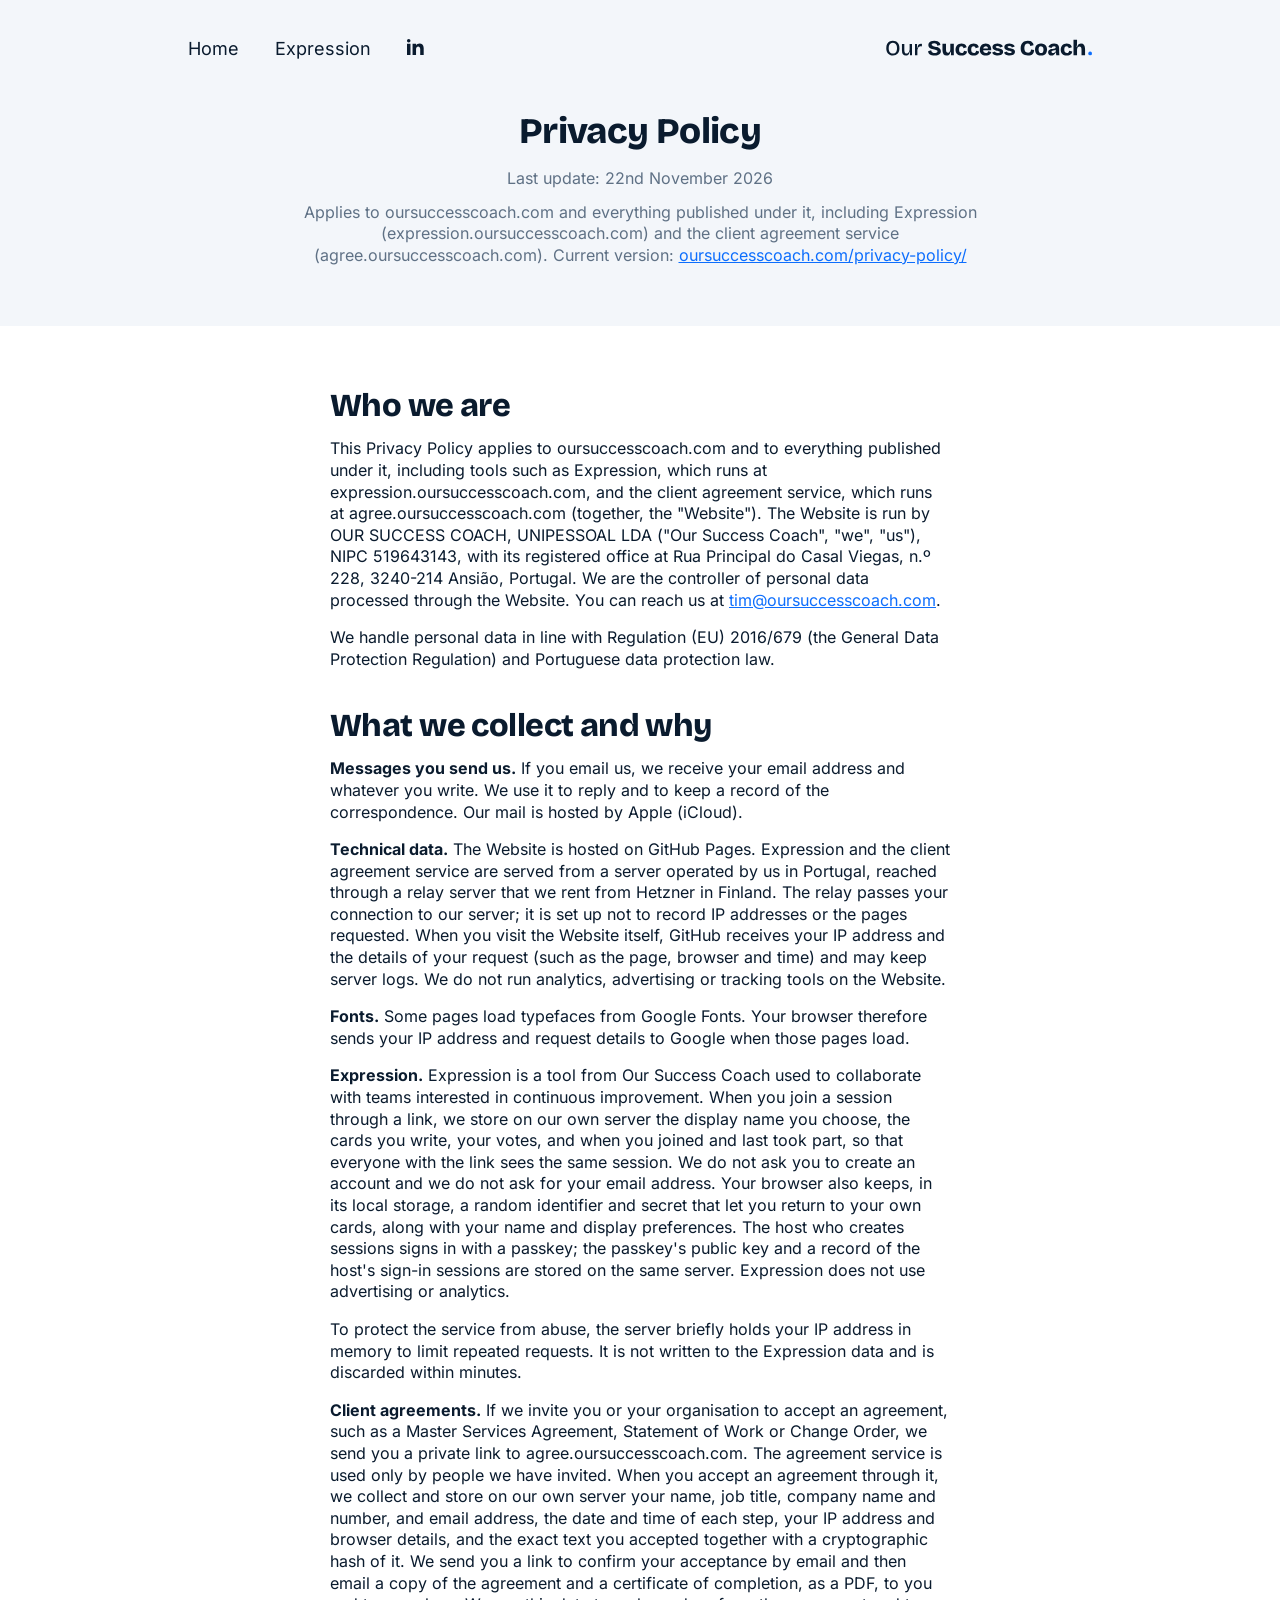
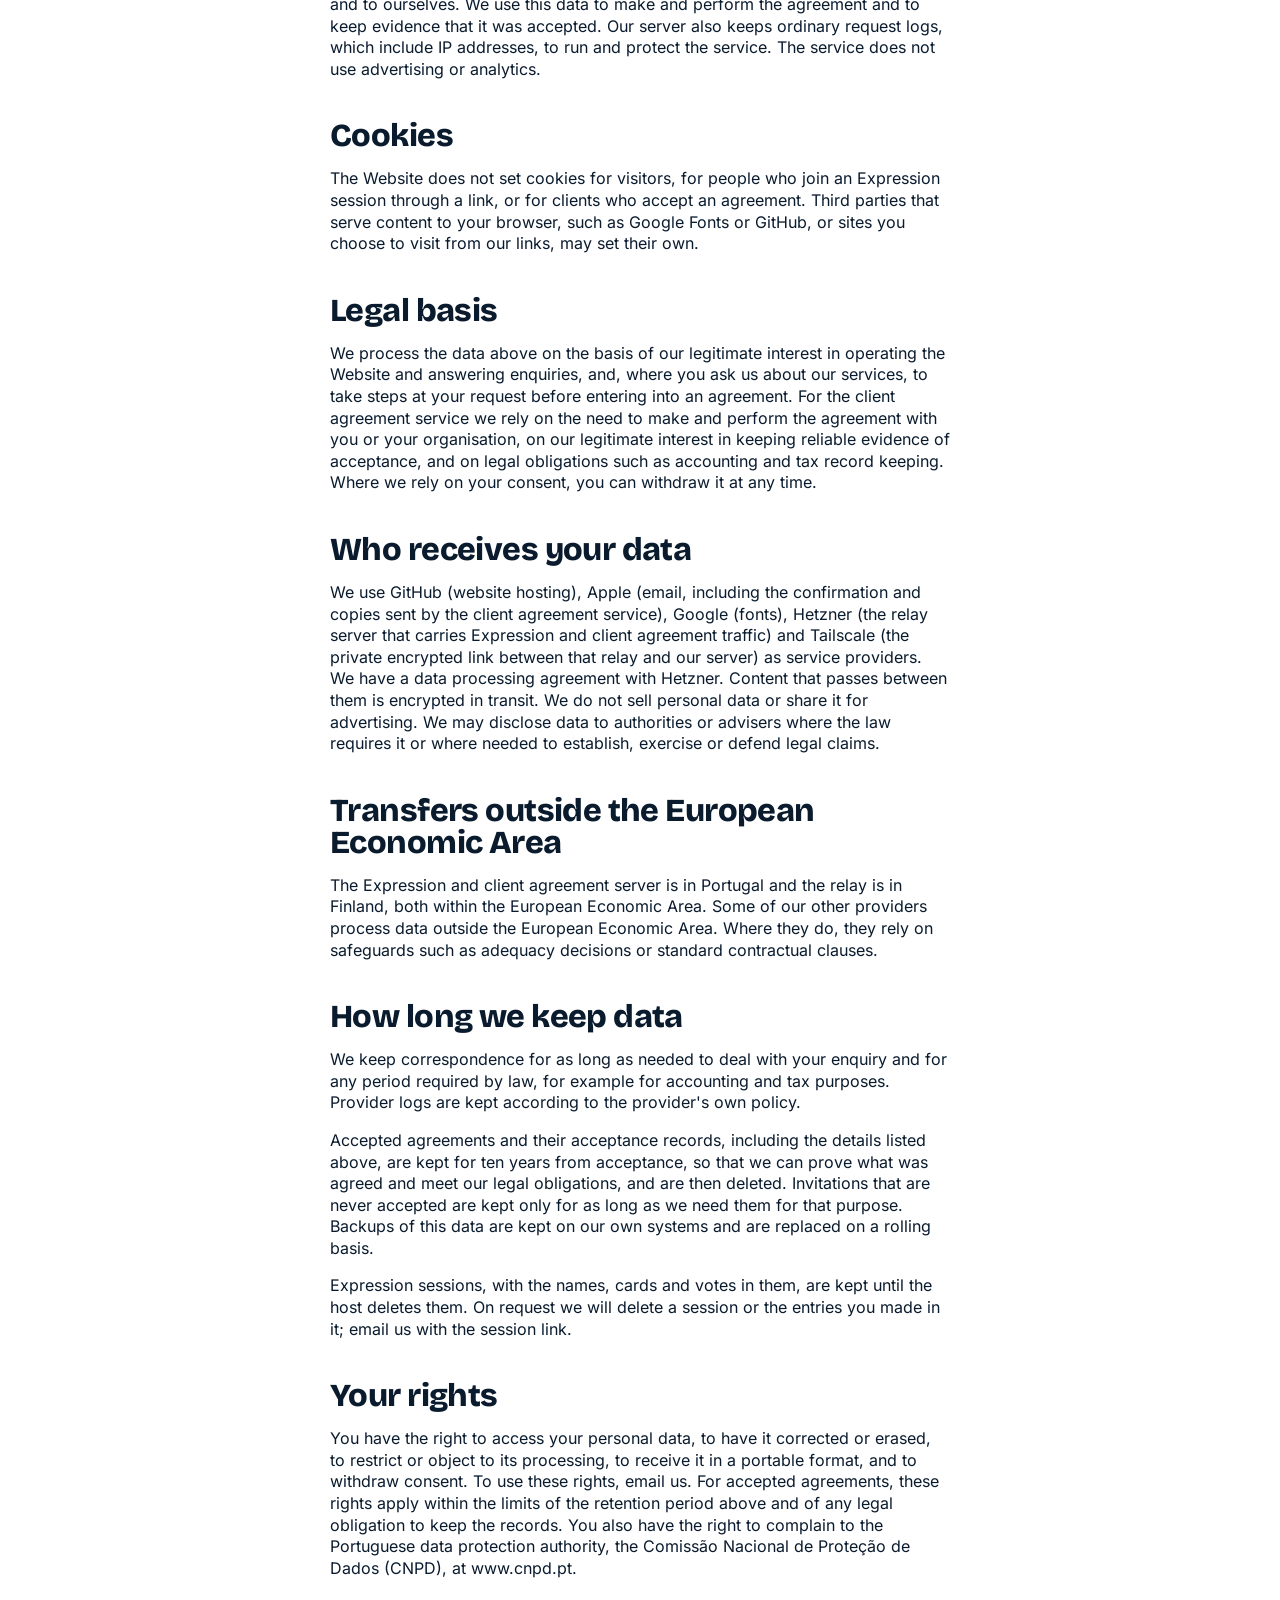
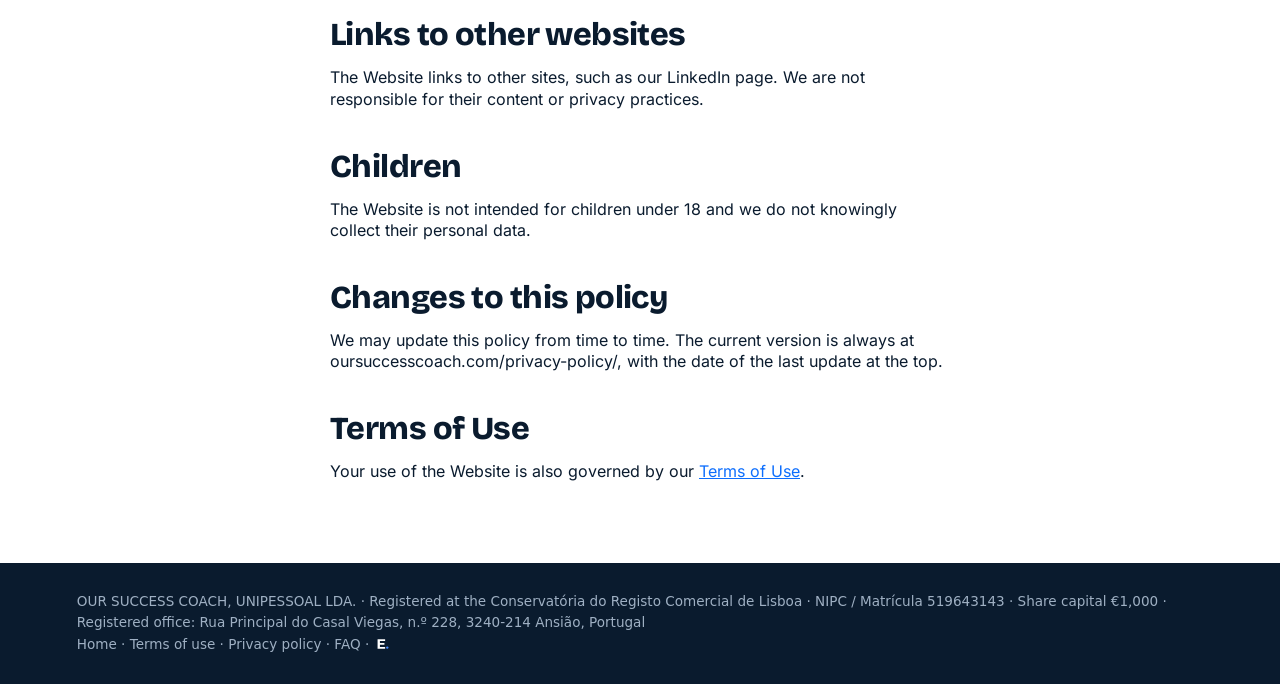
==== commit 1733709a: "Site update 2026-11-22 09:22" ====
--- a/privacy-policy/index.html
+++ b/privacy-policy/index.html
@@ -30,7 +30,7 @@
 <p>To protect the service from abuse, the server briefly holds your IP address in memory to limit repeated requests. It is not written to the Expression data and is discarded within minutes.</p>
 <p><strong>Client agreements.</strong> If we invite you or your organisation to accept an agreement, such as a Master Services Agreement, Statement of Work or Change Order, we send you a private link to agree.oursuccesscoach.com. The agreement service is used only by people we have invited. When you accept an agreement through it, we collect and store on our own server your name, job title, company name and number, and email address, the date and time of each step, your IP address and browser details, and the exact text you accepted together with a cryptographic hash of it. We send you a link to confirm your acceptance by email and then email a copy of the agreement and a certificate of completion, as a PDF, to you and to ourselves. We use this data to make and perform the agreement and to keep evidence that it was accepted. Our server also keeps ordinary request logs, which include IP addresses, to run and protect the service. The service does not use advertising or analytics.</p>
 <h2>Cookies</h2>
-<p>The Website does not set cookies for visitors. When the host signs in to Expression, one strictly necessary cookie named osc_expression_host is set to keep the host signed in; it is used for nothing else, is not available to scripts, is sent only to Expression and expires on its own. People who join a session through a link do not receive it. The client agreement service does not set cookies for the people it invites. Third parties that serve content to your browser, such as Google Fonts or GitHub, or sites you choose to visit from our links, may set their own.</p>
+<p>The Website does not set cookies for visitors, for people who join an Expression session through a link, or for clients who accept an agreement. Third parties that serve content to your browser, such as Google Fonts or GitHub, or sites you choose to visit from our links, may set their own.</p>
 <h2>Legal basis</h2>
 <p>We process the data above on the basis of our legitimate interest in operating the Website and answering enquiries, and, where you ask us about our services, to take steps at your request before entering into an agreement. For the client agreement service we rely on the need to make and perform the agreement with you or your organisation, on our legitimate interest in keeping reliable evidence of acceptance, and on legal obligations such as accounting and tax record keeping. Where we rely on your consent, you can withdraw it at any time.</p>
 <h2>Who receives your data</h2>
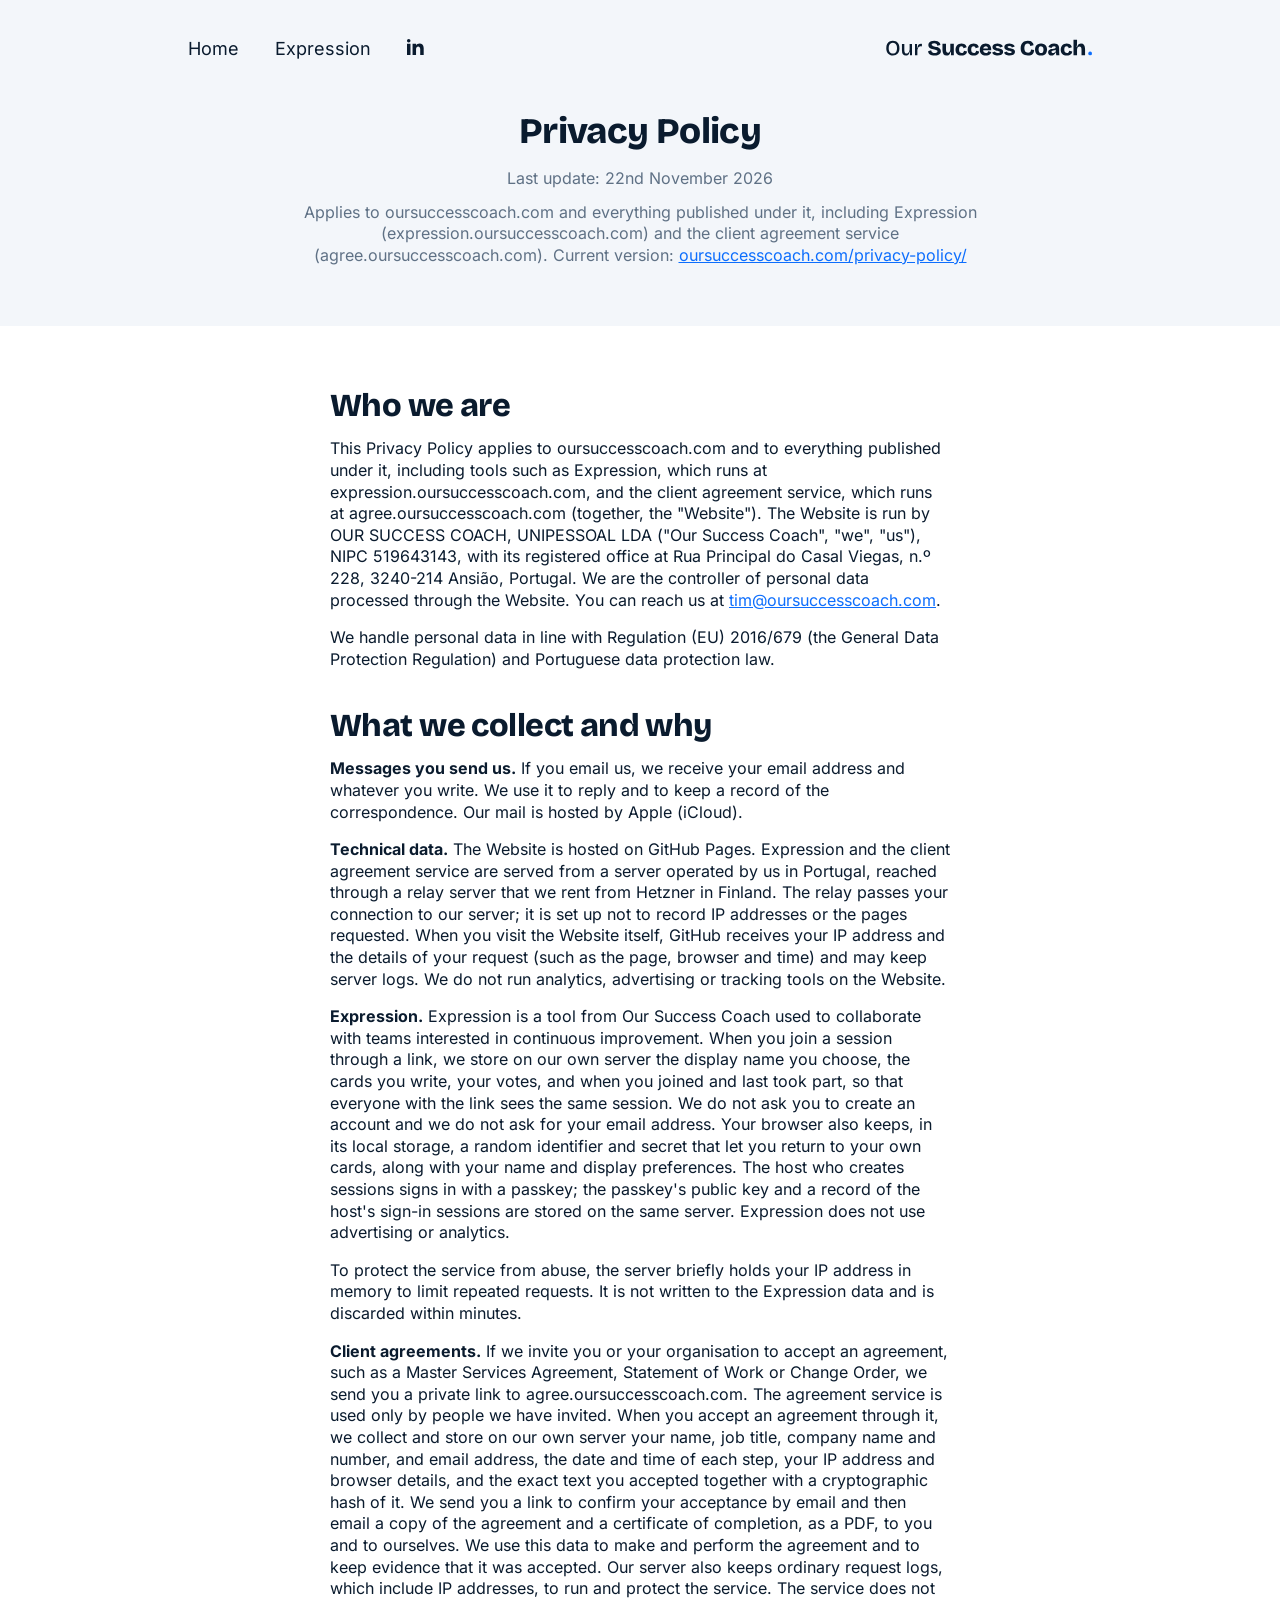
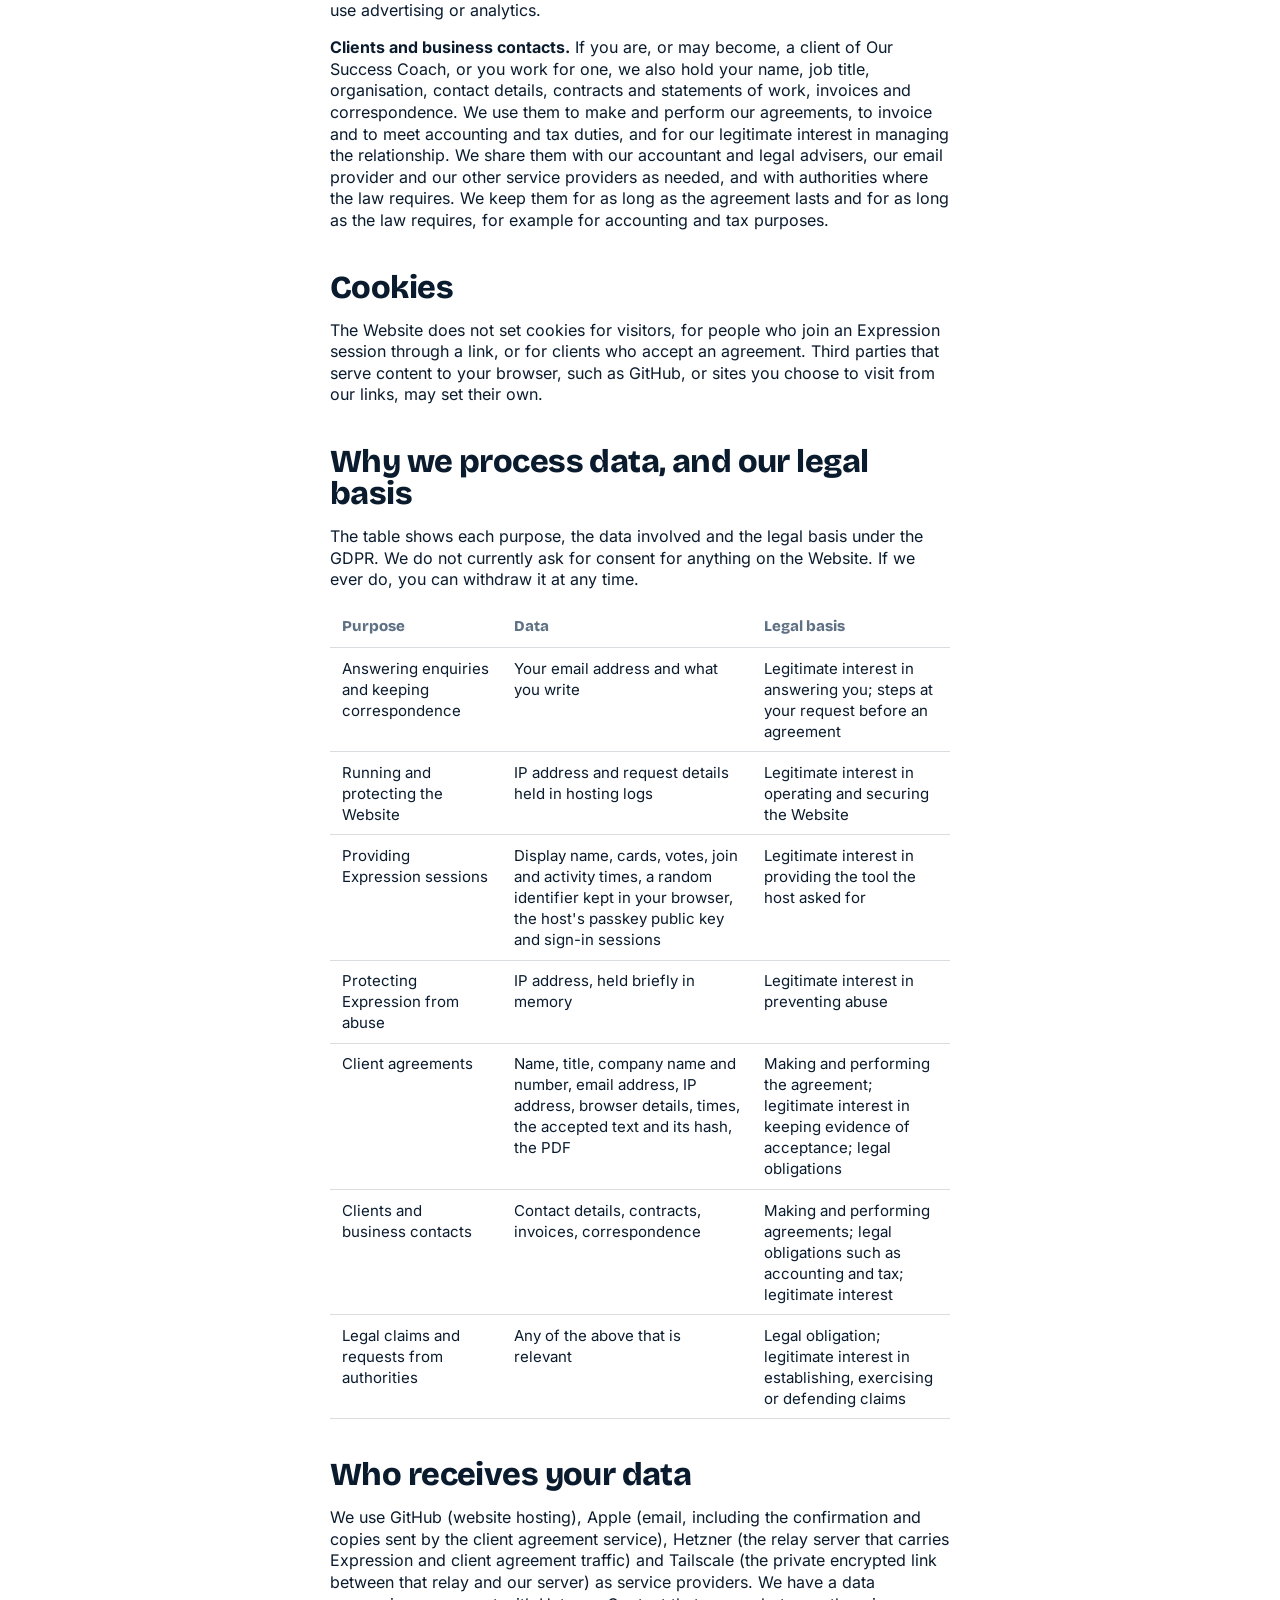
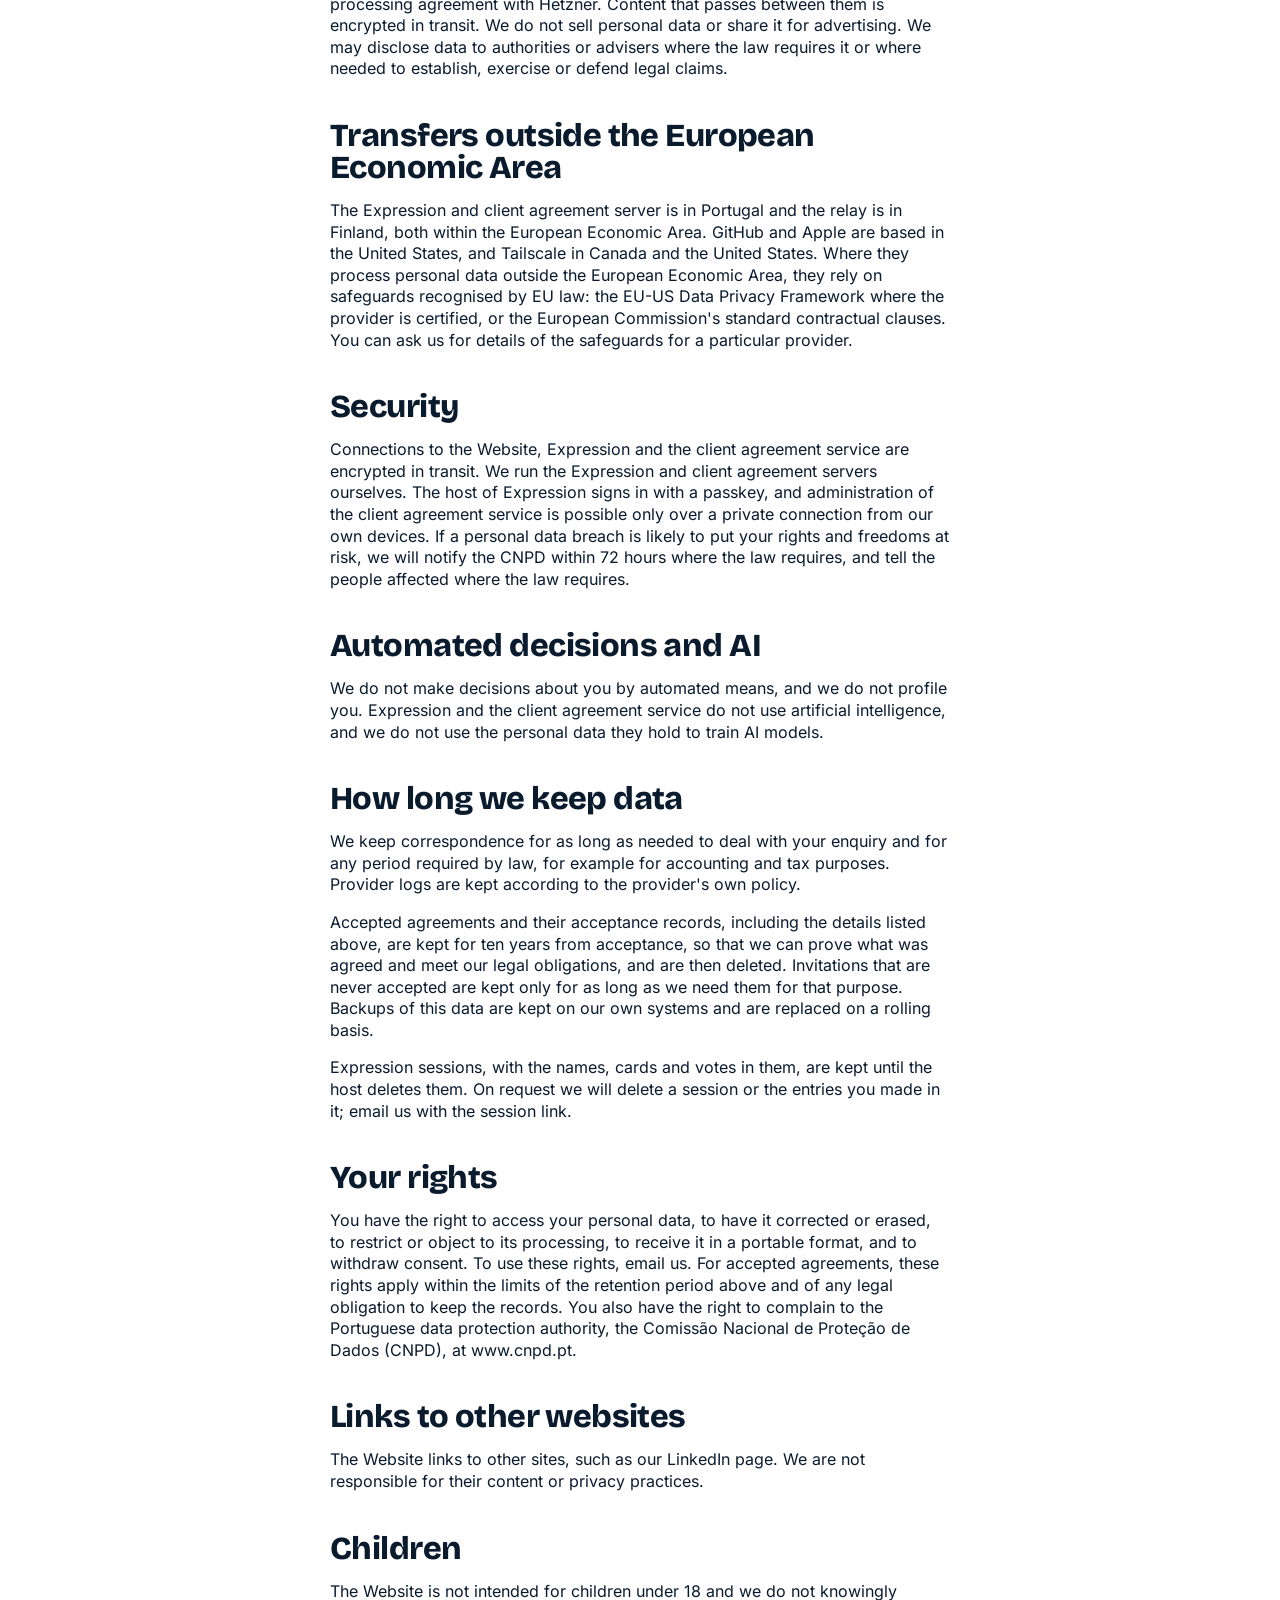
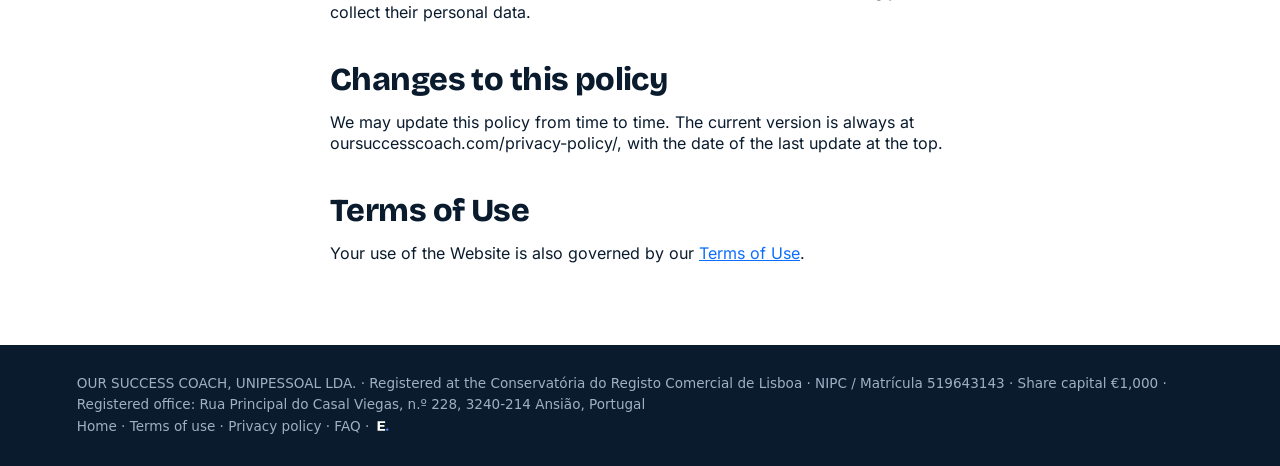
==== commit 19e7b3c1: "Site update 2026-11-22 09:39" ====
--- a/privacy-policy/index.html
+++ b/privacy-policy/index.html
@@ -25,18 +25,31 @@
 <h2>What we collect and why</h2>
 <p><strong>Messages you send us.</strong> If you email us, we receive your email address and whatever you write. We use it to reply and to keep a record of the correspondence. Our mail is hosted by Apple (iCloud).</p>
 <p><strong>Technical data.</strong> The Website is hosted on GitHub Pages. Expression and the client agreement service are served from a server operated by us in Portugal, reached through a relay server that we rent from Hetzner in Finland. The relay passes your connection to our server; it is set up not to record IP addresses or the pages requested. When you visit the Website itself, GitHub receives your IP address and the details of your request (such as the page, browser and time) and may keep server logs. We do not run analytics, advertising or tracking tools on the Website.</p>
-<p><strong>Fonts.</strong> Some pages load typefaces from Google Fonts. Your browser therefore sends your IP address and request details to Google when those pages load.</p>
 <p><strong>Expression.</strong> Expression is a tool from Our Success Coach used to collaborate with teams interested in continuous improvement. When you join a session through a link, we store on our own server the display name you choose, the cards you write, your votes, and when you joined and last took part, so that everyone with the link sees the same session. We do not ask you to create an account and we do not ask for your email address. Your browser also keeps, in its local storage, a random identifier and secret that let you return to your own cards, along with your name and display preferences. The host who creates sessions signs in with a passkey; the passkey&#x27;s public key and a record of the host&#x27;s sign-in sessions are stored on the same server. Expression does not use advertising or analytics.</p>
 <p>To protect the service from abuse, the server briefly holds your IP address in memory to limit repeated requests. It is not written to the Expression data and is discarded within minutes.</p>
 <p><strong>Client agreements.</strong> If we invite you or your organisation to accept an agreement, such as a Master Services Agreement, Statement of Work or Change Order, we send you a private link to agree.oursuccesscoach.com. The agreement service is used only by people we have invited. When you accept an agreement through it, we collect and store on our own server your name, job title, company name and number, and email address, the date and time of each step, your IP address and browser details, and the exact text you accepted together with a cryptographic hash of it. We send you a link to confirm your acceptance by email and then email a copy of the agreement and a certificate of completion, as a PDF, to you and to ourselves. We use this data to make and perform the agreement and to keep evidence that it was accepted. Our server also keeps ordinary request logs, which include IP addresses, to run and protect the service. The service does not use advertising or analytics.</p>
+<p><strong>Clients and business contacts.</strong> If you are, or may become, a client of Our Success Coach, or you work for one, we also hold your name, job title, organisation, contact details, contracts and statements of work, invoices and correspondence. We use them to make and perform our agreements, to invoice and to meet accounting and tax duties, and for our legitimate interest in managing the relationship. We share them with our accountant and legal advisers, our email provider and our other service providers as needed, and with authorities where the law requires. We keep them for as long as the agreement lasts and for as long as the law requires, for example for accounting and tax purposes.</p>
 <h2>Cookies</h2>
-<p>The Website does not set cookies for visitors, for people who join an Expression session through a link, or for clients who accept an agreement. Third parties that serve content to your browser, such as Google Fonts or GitHub, or sites you choose to visit from our links, may set their own.</p>
-<h2>Legal basis</h2>
-<p>We process the data above on the basis of our legitimate interest in operating the Website and answering enquiries, and, where you ask us about our services, to take steps at your request before entering into an agreement. For the client agreement service we rely on the need to make and perform the agreement with you or your organisation, on our legitimate interest in keeping reliable evidence of acceptance, and on legal obligations such as accounting and tax record keeping. Where we rely on your consent, you can withdraw it at any time.</p>
+<p>The Website does not set cookies for visitors, for people who join an Expression session through a link, or for clients who accept an agreement. Third parties that serve content to your browser, such as GitHub, or sites you choose to visit from our links, may set their own.</p>
+<h2>Why we process data, and our legal basis</h2>
+<p>The table shows each purpose, the data involved and the legal basis under the GDPR. We do not currently ask for consent for anything on the Website. If we ever do, you can withdraw it at any time.</p>
+<div class="table-wrap"><table class="basis-table"><thead><tr><th scope="col">Purpose</th><th scope="col">Data</th><th scope="col">Legal basis</th></tr></thead><tbody>
+<tr><td data-label="Purpose">Answering enquiries and keeping correspondence</td><td data-label="Data">Your email address and what you write</td><td data-label="Legal basis">Legitimate interest in answering you; steps at your request before an agreement</td></tr>
+<tr><td data-label="Purpose">Running and protecting the Website</td><td data-label="Data">IP address and request details held in hosting logs</td><td data-label="Legal basis">Legitimate interest in operating and securing the Website</td></tr>
+<tr><td data-label="Purpose">Providing Expression sessions</td><td data-label="Data">Display name, cards, votes, join and activity times, a random identifier kept in your browser, the host&#x27;s passkey public key and sign-in sessions</td><td data-label="Legal basis">Legitimate interest in providing the tool the host asked for</td></tr>
+<tr><td data-label="Purpose">Protecting Expression from abuse</td><td data-label="Data">IP address, held briefly in memory</td><td data-label="Legal basis">Legitimate interest in preventing abuse</td></tr>
+<tr><td data-label="Purpose">Client agreements</td><td data-label="Data">Name, title, company name and number, email address, IP address, browser details, times, the accepted text and its hash, the PDF</td><td data-label="Legal basis">Making and performing the agreement; legitimate interest in keeping evidence of acceptance; legal obligations</td></tr>
+<tr><td data-label="Purpose">Clients and business contacts</td><td data-label="Data">Contact details, contracts, invoices, correspondence</td><td data-label="Legal basis">Making and performing agreements; legal obligations such as accounting and tax; legitimate interest</td></tr>
+<tr><td data-label="Purpose">Legal claims and requests from authorities</td><td data-label="Data">Any of the above that is relevant</td><td data-label="Legal basis">Legal obligation; legitimate interest in establishing, exercising or defending claims</td></tr>
+</tbody></table></div>
 <h2>Who receives your data</h2>
-<p>We use GitHub (website hosting), Apple (email, including the confirmation and copies sent by the client agreement service), Google (fonts), Hetzner (the relay server that carries Expression and client agreement traffic) and Tailscale (the private encrypted link between that relay and our server) as service providers. We have a data processing agreement with Hetzner. Content that passes between them is encrypted in transit. We do not sell personal data or share it for advertising. We may disclose data to authorities or advisers where the law requires it or where needed to establish, exercise or defend legal claims.</p>
+<p>We use GitHub (website hosting), Apple (email, including the confirmation and copies sent by the client agreement service), Hetzner (the relay server that carries Expression and client agreement traffic) and Tailscale (the private encrypted link between that relay and our server) as service providers. We have a data processing agreement with Hetzner. Content that passes between them is encrypted in transit. We do not sell personal data or share it for advertising. We may disclose data to authorities or advisers where the law requires it or where needed to establish, exercise or defend legal claims.</p>
 <h2>Transfers outside the European Economic Area</h2>
-<p>The Expression and client agreement server is in Portugal and the relay is in Finland, both within the European Economic Area. Some of our other providers process data outside the European Economic Area. Where they do, they rely on safeguards such as adequacy decisions or standard contractual clauses.</p>
+<p>The Expression and client agreement server is in Portugal and the relay is in Finland, both within the European Economic Area. GitHub and Apple are based in the United States, and Tailscale in Canada and the United States. Where they process personal data outside the European Economic Area, they rely on safeguards recognised by EU law: the EU-US Data Privacy Framework where the provider is certified, or the European Commission&#x27;s standard contractual clauses. You can ask us for details of the safeguards for a particular provider.</p>
+<h2>Security</h2>
+<p>Connections to the Website, Expression and the client agreement service are encrypted in transit. We run the Expression and client agreement servers ourselves. The host of Expression signs in with a passkey, and administration of the client agreement service is possible only over a private connection from our own devices. If a personal data breach is likely to put your rights and freedoms at risk, we will notify the CNPD within 72 hours where the law requires, and tell the people affected where the law requires.</p>
+<h2>Automated decisions and AI</h2>
+<p>We do not make decisions about you by automated means, and we do not profile you. Expression and the client agreement service do not use artificial intelligence, and we do not use the personal data they hold to train AI models.</p>
 <h2>How long we keep data</h2>
 <p>We keep correspondence for as long as needed to deal with your enquiry and for any period required by law, for example for accounting and tax purposes. Provider logs are kept according to the provider&#x27;s own policy.</p>
 <p>Accepted agreements and their acceptance records, including the details listed above, are kept for ten years from acceptance, so that we can prove what was agreed and meet our legal obligations, and are then deleted. Invitations that are never accepted are kept only for as long as we need them for that purpose. Backups of this data are kept on our own systems and are replaced on a rolling basis.</p>
--- a/policy-assets/css/site.css
+++ b/policy-assets/css/site.css
@@ -119,7 +119,24 @@
 .faq-q{border:none;margin:0;padding:1.25rem 1.25rem 1.25rem 1.75rem;position:relative;background:transparent;font-family:var(--font-display);font-weight:400;font-size:1.5rem;line-height:1;letter-spacing:normal;color:var(--ink,#0A1B2E);text-align:left;cursor:pointer}
 @media (min-width:1024px){.faq-q{font-size:1.25rem}}
 .faq-q::before{position:absolute;top:1.1rem;left:-.25rem;content:"";width:1.1rem;height:1.1rem;background:currentColor;-webkit-mask:url("data:image/svg+xml,%3Csvg xmlns='http://www.w3.org/2000/svg' viewBox='0 0 24 24' fill='none' stroke='black' stroke-width='2.5' stroke-linecap='round' stroke-linejoin='round'%3E%3Cpath d='M9 5l7 7-7 7'/%3E%3C/svg%3E") center/contain no-repeat;mask:url("data:image/svg+xml,%3Csvg xmlns='http://www.w3.org/2000/svg' viewBox='0 0 24 24' fill='none' stroke='black' stroke-width='2.5' stroke-linecap='round' stroke-linejoin='round'%3E%3Cpath d='M9 5l7 7-7 7'/%3E%3C/svg%3E") center/contain no-repeat;transform:rotate(90deg);transition:transform 300ms}
+.table-wrap{overflow-x:auto;margin:1rem 0}
+.basis-table{border-collapse:collapse;width:100%;font-size:.9375rem;line-height:1.4}
+.basis-table th,.basis-table td{text-align:left;vertical-align:top;padding:.6rem .75rem;border-bottom:1px solid rgba(10,27,46,.15)}
+.basis-table th{font-family:var(--font-display);font-weight:400;color:var(--muted,#5F7185)}
+@media (max-width:40em){.basis-table,.basis-table tbody,.basis-table tr,.basis-table td{display:block;width:100%}.basis-table thead{position:absolute;left:-9999px}.basis-table tr{padding:.5rem 0;border-bottom:1px solid rgba(10,27,46,.15)}.basis-table td{border:0;padding:.25rem 0}.basis-table td::before{content:attr(data-label);display:block;font-family:var(--font-display);color:var(--muted,#5F7185);font-size:.8125rem}}
 .faq-q:hover{text-decoration:underline}
+.faq-group{font-family:var(--font-display);font-weight:400;font-size:1rem;margin:1.5rem 0 .25rem;color:var(--muted,#5F7185);text-transform:none}
+.faq-expand{margin:1.25rem 0 0;border-top:1px solid rgba(10,27,46,.15)}
+.faq-expand:last-of-type{border-bottom:1px solid rgba(10,27,46,.15)}
+.faq-expand>summary{list-style:none;cursor:pointer;position:relative;padding:1.1rem 2.5rem 1.1rem 0;display:block}
+.faq-expand>summary::-webkit-details-marker{display:none}
+.faq-expand>summary::after{content:"";position:absolute;right:.4rem;top:1.6rem;width:.6rem;height:.6rem;border-right:2px solid currentColor;border-bottom:2px solid currentColor;transform:rotate(45deg);transition:transform 300ms}
+.faq-expand[open]>summary::after{transform:rotate(-135deg);top:1.9rem}
+.faq-expand>summary:focus-visible{outline:3px solid #0D6EFD;outline-offset:2px}
+.faq-expand .faq-section-title,.faq-expand .faq-section-sub{white-space:normal;overflow-wrap:anywhere}
+.faq-section-title{display:block;font-family:var(--font-display);font-weight:400;font-size:1.5rem;line-height:1.2;color:var(--ink,#0A1B2E)}
+.faq-section-sub{display:block;margin-top:.25rem;font-size:1rem;line-height:1.35;color:var(--muted,#5F7185)}
+.faq-expand[open]{padding-bottom:1rem}
 .faq-a{transition:height 500ms,margin-bottom 500ms;overflow:hidden;margin-bottom:1.25rem;padding:0 1.625rem}
 .faq-item.collapsed .faq-q::before{transform:rotate(0deg)}
 .faq-item.collapsed .faq-a{margin-bottom:0}
